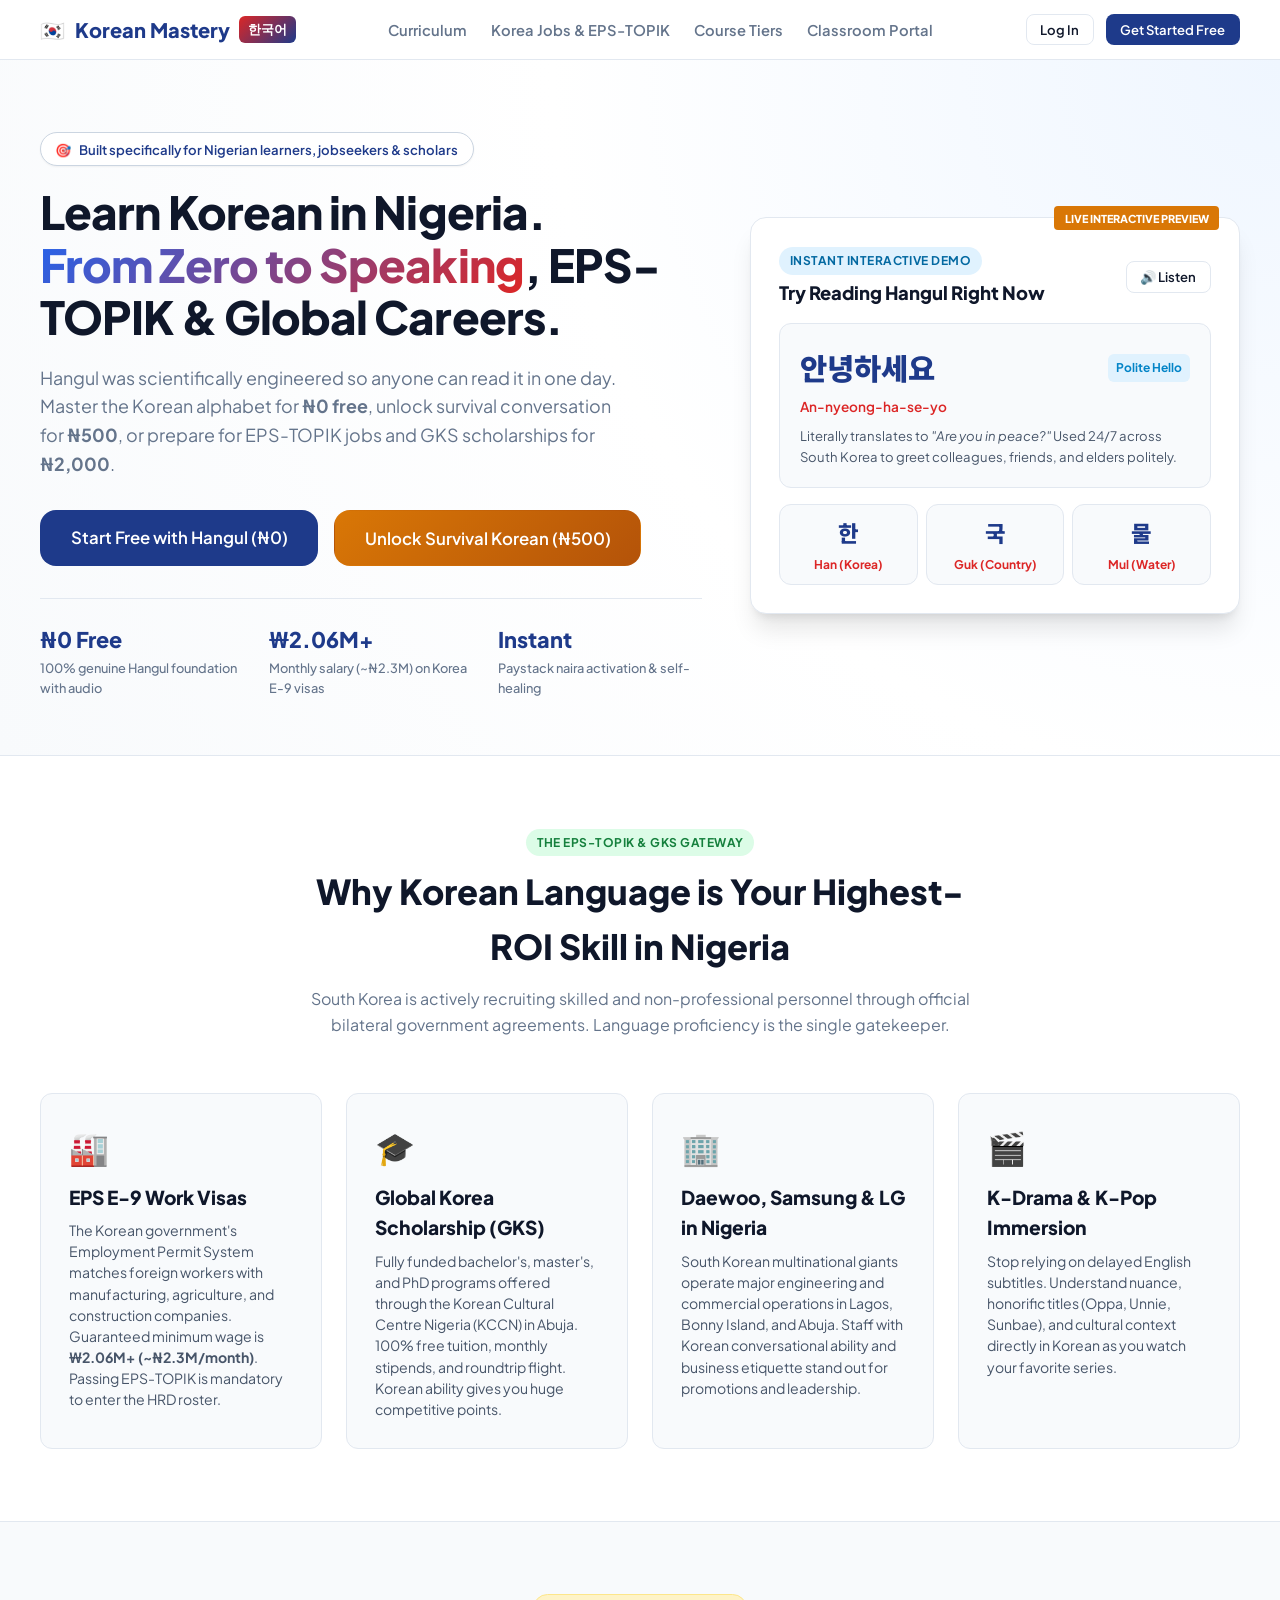
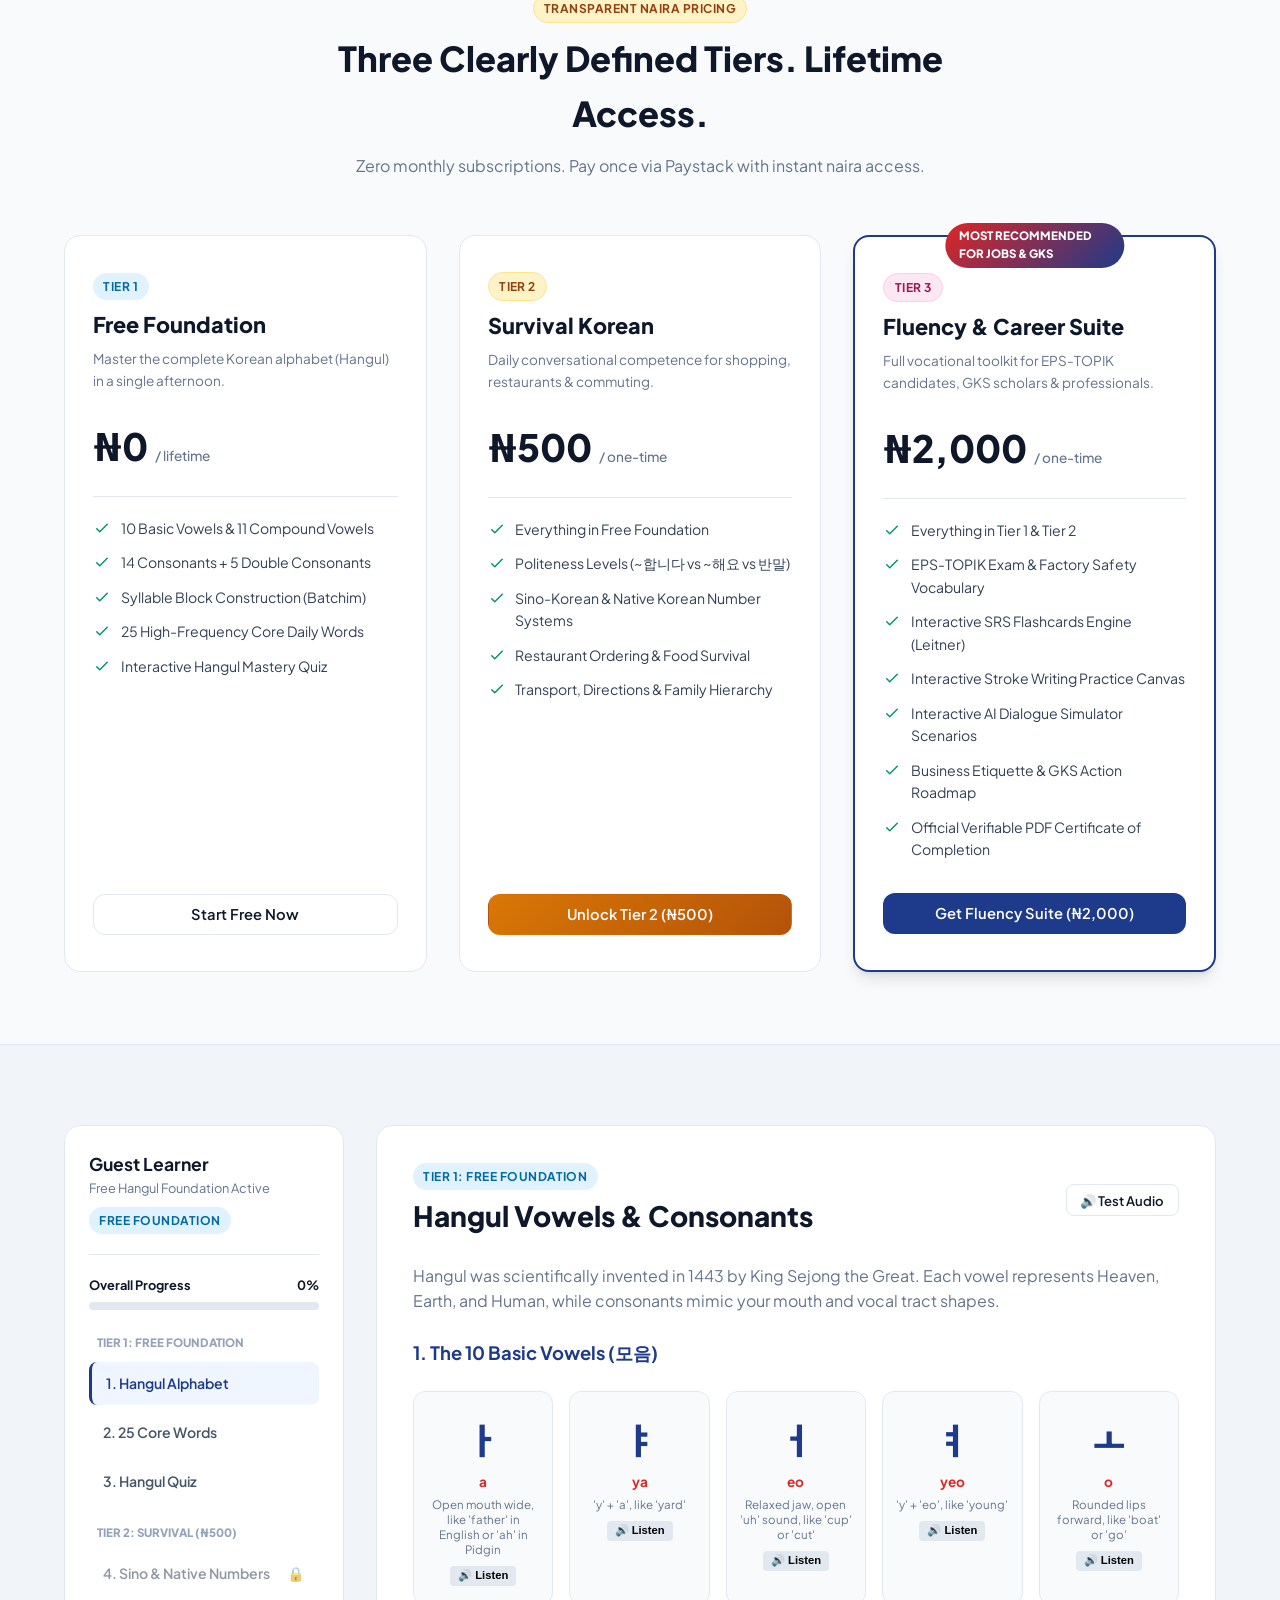
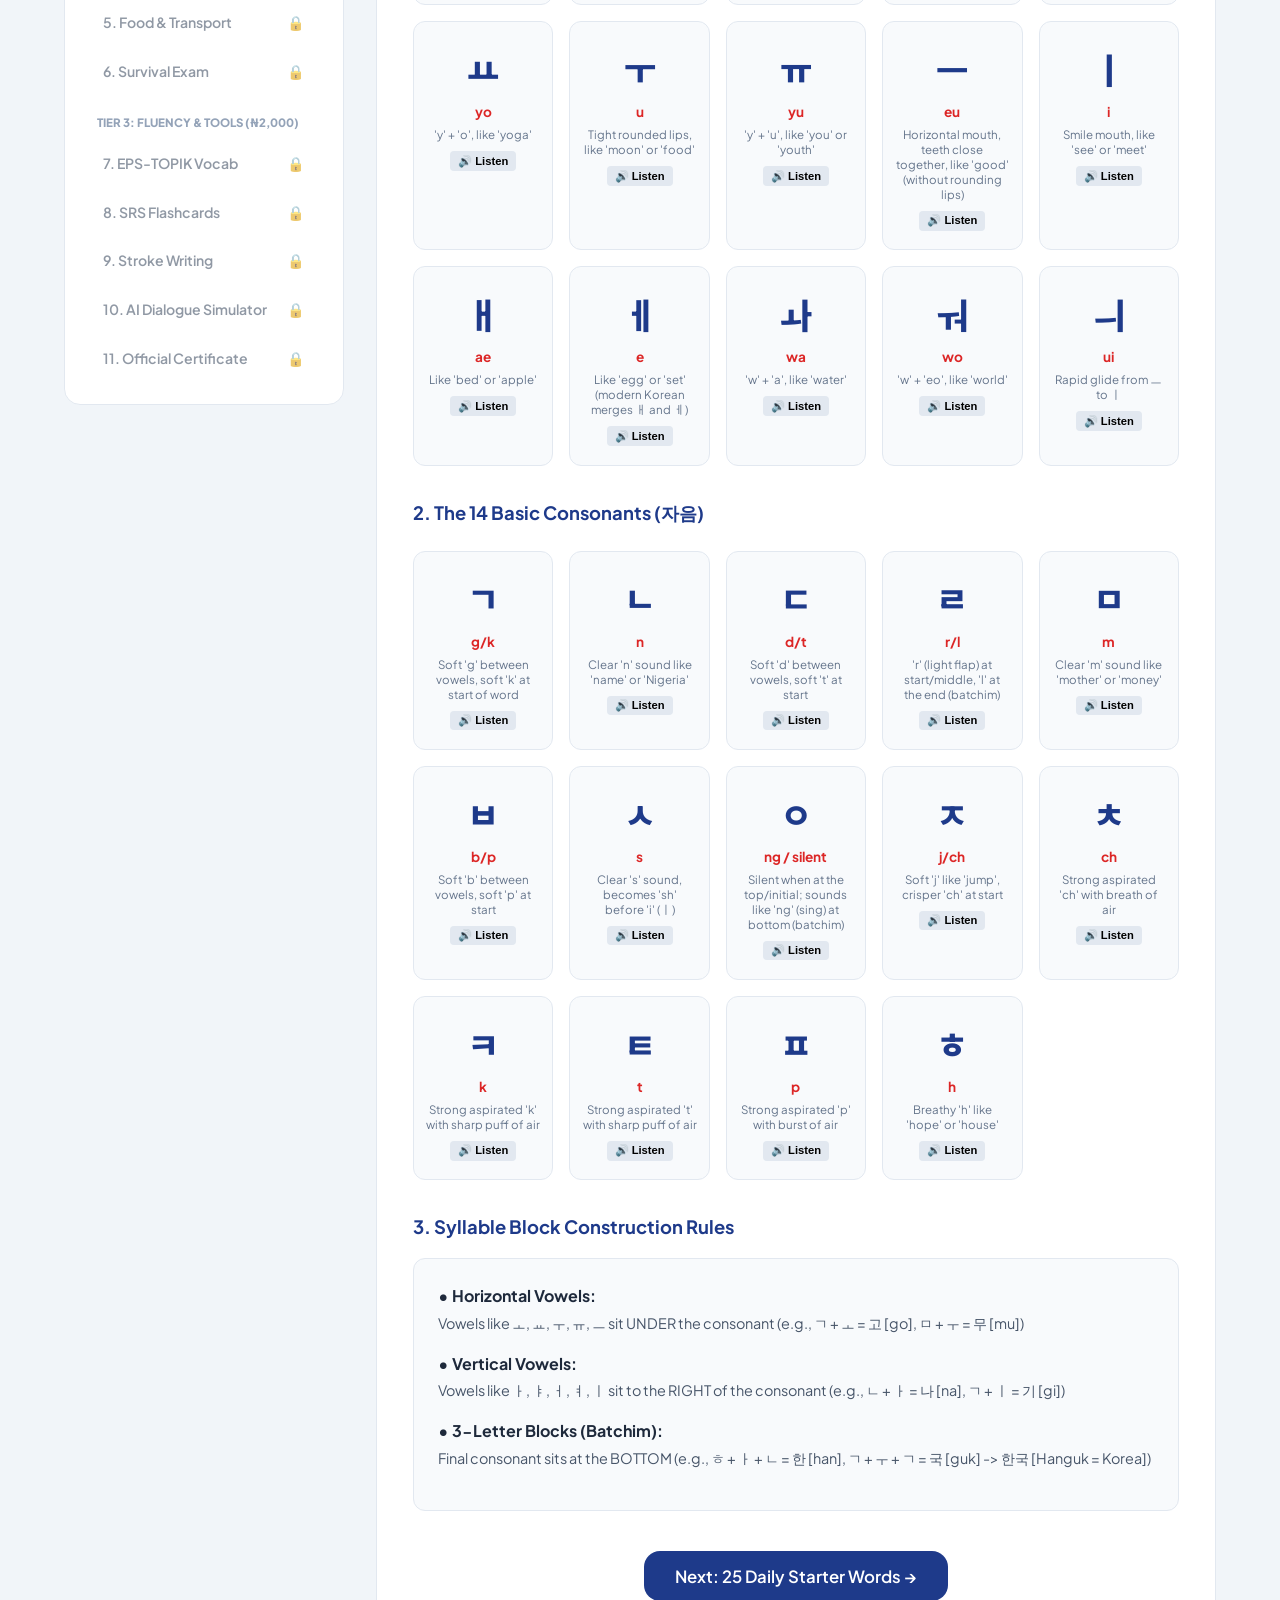
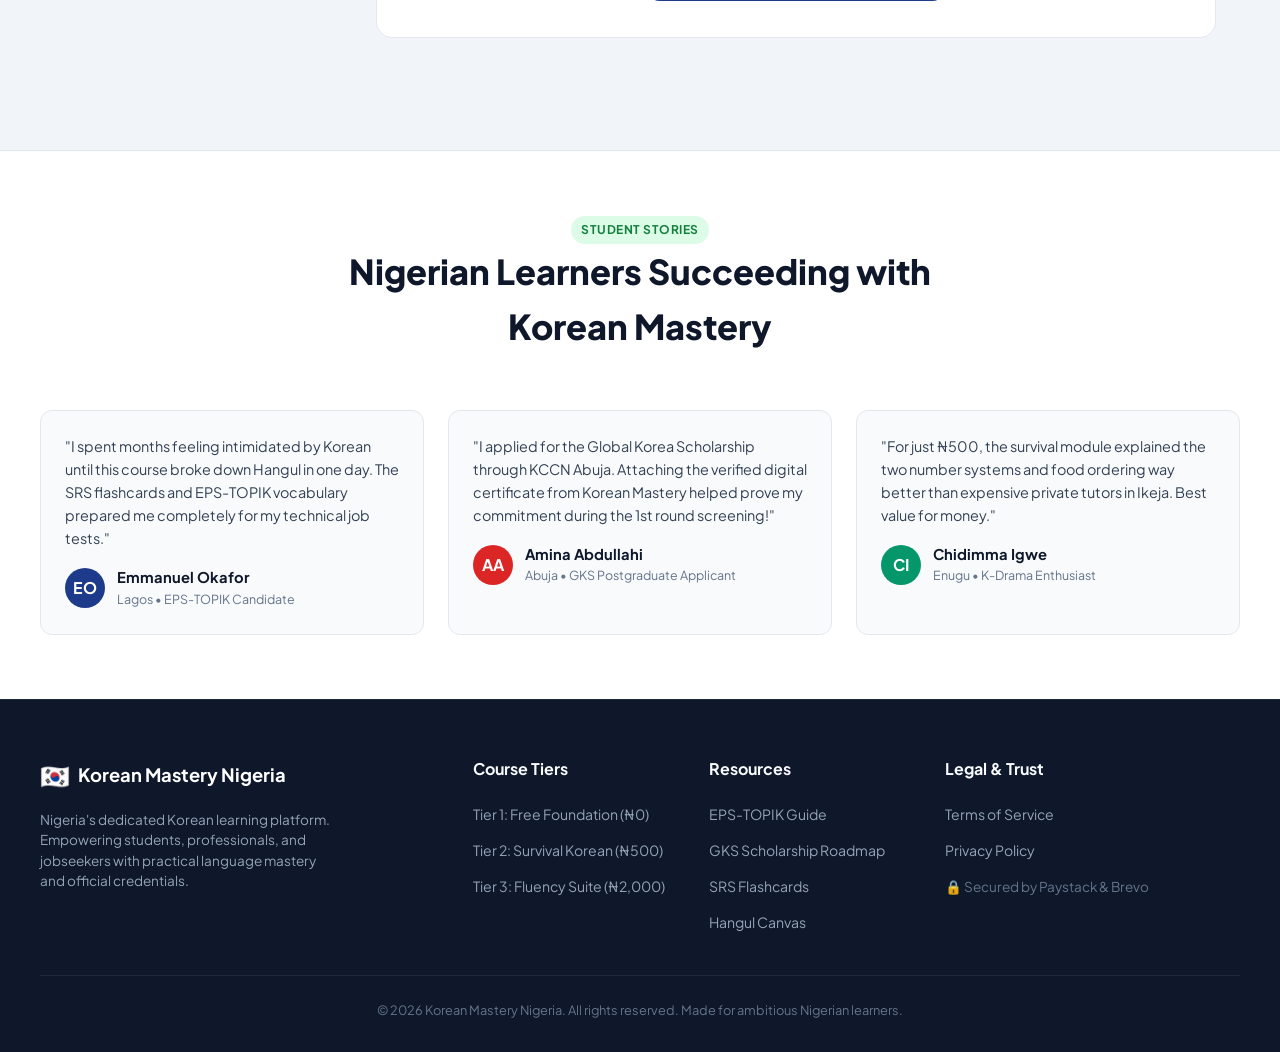
==== public/index.html @ baa1a405 "Initial commit: Korean Mastery Production Platform" ====
<!DOCTYPE html>
<html lang="en">
<head>
  <meta charset="UTF-8">
  <meta name="viewport" content="width=device-width, initial-scale=1.0">
  <title>Korean Mastery Nigeria 🇰🇷 | Learn Korean for Jobs, EPS-TOPIK, GKS & Daily Life</title>
  <meta name="description" content="The scientifically structured Korean language course built for Nigerians. Master Hangul for free, speak survival Korean for ₦500, and unlock EPS-TOPIK fluency tools for ₦2,000.">
  
  <!-- Google Fonts: Noto Sans KR & Plus Jakarta Sans -->
  <link rel="preconnect" href="https://fonts.googleapis.com">
  <link rel="preconnect" href="https://fonts.gstatic.com" crossorigin>
  <link href="https://fonts.googleapis.com/css2?family=Noto+Sans+KR:wght@300;400;500;700;900&family=Plus+Jakarta+Sans:wght@400;500;600;700;800&display=swap" rel="stylesheet">
  
  <!-- Stylesheet -->
  <link rel="stylesheet" href="styles.css">

  <!-- Paystack Inline JS -->
  <script src="https://js.paystack.co/v1/inline.js" async></script>
</head>
<body>

  <!-- ==============================================================================
       NAVBAR
       ============================================================================== -->
  <nav class="navbar">
    <div class="nav-container">
      <a href="#" class="logo">
        <span>🇰🇷</span>
        <span>Korean Mastery</span>
        <span class="logo-badge">한국어</span>
      </a>

      <ul class="nav-links">
        <li><a href="#curriculum" class="nav-link">Curriculum</a></li>
        <li><a href="#epstopik" class="nav-link">Korea Jobs & EPS-TOPIK</a></li>
        <li><a href="#pricing" class="nav-link">Course Tiers</a></li>
        <li><a href="#portal" class="nav-link" onclick="switchTab('tier1_hangul')">Classroom Portal</a></li>
      </ul>

      <div class="nav-auth-actions" id="navAuthContainer">
        <!-- Injected dynamically by app.js -->
        <button class="btn btn-outline btn-sm" onclick="openModal('loginModal')">Log In</button>
        <button class="btn btn-primary btn-sm" onclick="openModal('registerModal')">Get Started Free</button>
      </div>
    </div>
  </nav>

  <!-- ==============================================================================
       HERO SECTION
       ============================================================================== -->
  <header class="hero-section">
    <div class="hero-container">
      <div class="hero-text-content">
        <div class="hero-pill">
          <span>🎯</span> Built specifically for Nigerian learners, jobseekers & scholars
        </div>
        <h1 class="hero-title">
          Learn Korean in Nigeria. <br>
          <span class="highlight">From Zero to Speaking</span>, EPS-TOPIK & Global Careers.
        </h1>
        <p class="hero-subtitle">
          Hangul was scientifically engineered so anyone can read it in one day. Master the Korean alphabet for <strong>₦0 free</strong>, unlock survival conversation for <strong>₦500</strong>, or prepare for EPS-TOPIK jobs and GKS scholarships for <strong>₦2,000</strong>.
        </p>

        <div class="hero-cta-group">
          <a href="#portal" class="btn btn-primary btn-lg" onclick="switchTab('tier1_hangul')">
            Start Free with Hangul (₦0)
          </a>
          <button class="btn btn-gold btn-lg" onclick="startCheckout(2)">
            Unlock Survival Korean (₦500)
          </button>
        </div>

        <div class="hero-stats-row">
          <div class="stat-item">
            <h4>₦0 Free</h4>
            <p>100% genuine Hangul foundation with audio</p>
          </div>
          <div class="stat-item">
            <h4>₩2.06M+</h4>
            <p>Monthly salary (~₦2.3M) on Korea E-9 visas</p>
          </div>
          <div class="stat-item">
            <h4>Instant</h4>
            <p>Paystack naira activation & self-healing</p>
          </div>
        </div>
      </div>

      <div class="hero-card-preview">
        <div style="display: flex; justify-content: space-between; align-items: center; margin-bottom: 1rem;">
          <div>
            <span class="badge badge-free">Instant Interactive Demo</span>
            <h3 style="font-size: 1.15rem; font-weight: 800; margin-top: 0.2rem;">Try Reading Hangul Right Now</h3>
          </div>
          <button class="btn btn-outline btn-sm" onclick="playKoreanAudio('안녕하세요')">🔊 Listen</button>
        </div>

        <div style="background: #f8fafc; border: 1px solid #e2e8f0; border-radius: 12px; padding: 1.25rem; margin-bottom: 1rem;">
          <div style="display: flex; justify-content: space-between; align-items: center;">
            <span class="hangul-text" style="font-size: 1.85rem; font-weight: 900; color: #1e3a8a;">안녕하세요</span>
            <span style="background: #e0f2fe; color: #0284c7; padding: 4px 8px; border-radius: 6px; font-size: 0.75rem; font-weight: 700;">Polite Hello</span>
          </div>
          <div style="color: #dc2626; font-size: 0.85rem; font-weight: 600; margin: 0.25rem 0;">An-nyeong-ha-se-yo</div>
          <p style="font-size: 0.82rem; color: #475569; margin-top: 0.5rem;">
            Literally translates to <em>"Are you in peace?"</em> Used 24/7 across South Korea to greet colleagues, friends, and elders politely.
          </p>
        </div>

        <div style="display: grid; grid-template-columns: repeat(3, 1fr); gap: 0.5rem;">
          <div class="char-card" style="padding: 0.6rem 0.4rem;" onclick="playKoreanAudio('한')">
            <div class="char-glyph" style="font-size: 1.4rem;">한</div>
            <div class="char-rom" style="font-size: 0.75rem;">Han (Korea)</div>
          </div>
          <div class="char-card" style="padding: 0.6rem 0.4rem;" onclick="playKoreanAudio('국')">
            <div class="char-glyph" style="font-size: 1.4rem;">국</div>
            <div class="char-rom" style="font-size: 0.75rem;">Guk (Country)</div>
          </div>
          <div class="char-card" style="padding: 0.6rem 0.4rem;" onclick="playKoreanAudio('물')">
            <div class="char-glyph" style="font-size: 1.4rem;">물</div>
            <div class="char-rom" style="font-size: 0.75rem;">Mul (Water)</div>
          </div>
        </div>
      </div>
    </div>
  </header>

  <!-- ==============================================================================
       EPS-TOPIK & NIGERIA MARKET SECTION
       ============================================================================== -->
  <section id="epstopik" style="background: #ffffff; padding: 4.5rem 1.5rem; border-bottom: 1px solid var(--border);">
    <div style="max-width: 1200px; margin: 0 auto;">
      <div class="section-header">
        <span class="badge badge-verified" style="margin-bottom: 0.5rem;">The EPS-TOPIK & GKS Gateway</span>
        <h2 class="section-title">Why Korean Language is Your Highest-ROI Skill in Nigeria</h2>
        <p class="section-subtitle">
          South Korea is actively recruiting skilled and non-professional personnel through official bilateral government agreements. Language proficiency is the single gatekeeper.
        </p>
      </div>

      <div style="display: grid; grid-template-columns: repeat(auto-fit, minmax(280px, 1fr)); gap: 1.5rem;">
        <div style="background: #f8fafc; border: 1px solid #e2e8f0; border-radius: 12px; padding: 1.75rem;">
          <div style="font-size: 2rem; margin-bottom: 0.5rem;">🏭</div>
          <h3 style="font-size: 1.2rem; font-weight: 800; color: #0f172a; margin-bottom: 0.5rem;">EPS E-9 Work Visas</h3>
          <p style="font-size: 0.88rem; color: #475569; line-height: 1.5;">
            The Korean government's Employment Permit System matches foreign workers with manufacturing, agriculture, and construction companies. Guaranteed minimum wage is <strong>₩2.06M+ (~₦2.3M/month)</strong>. Passing EPS-TOPIK is mandatory to enter the HRD roster.
          </p>
        </div>

        <div style="background: #f8fafc; border: 1px solid #e2e8f0; border-radius: 12px; padding: 1.75rem;">
          <div style="font-size: 2rem; margin-bottom: 0.5rem;">🎓</div>
          <h3 style="font-size: 1.2rem; font-weight: 800; color: #0f172a; margin-bottom: 0.5rem;">Global Korea Scholarship (GKS)</h3>
          <p style="font-size: 0.88rem; color: #475569; line-height: 1.5;">
            Fully funded bachelor's, master's, and PhD programs offered through the Korean Cultural Centre Nigeria (KCCN) in Abuja. 100% free tuition, monthly stipends, and roundtrip flight. Korean ability gives you huge competitive points.
          </p>
        </div>

        <div style="background: #f8fafc; border: 1px solid #e2e8f0; border-radius: 12px; padding: 1.75rem;">
          <div style="font-size: 2rem; margin-bottom: 0.5rem;">🏢</div>
          <h3 style="font-size: 1.2rem; font-weight: 800; color: #0f172a; margin-bottom: 0.5rem;">Daewoo, Samsung & LG in Nigeria</h3>
          <p style="font-size: 0.88rem; color: #475569; line-height: 1.5;">
            South Korean multinational giants operate major engineering and commercial operations in Lagos, Bonny Island, and Abuja. Staff with Korean conversational ability and business etiquette stand out for promotions and leadership.
          </p>
        </div>

        <div style="background: #f8fafc; border: 1px solid #e2e8f0; border-radius: 12px; padding: 1.75rem;">
          <div style="font-size: 2rem; margin-bottom: 0.5rem;">🎬</div>
          <h3 style="font-size: 1.2rem; font-weight: 800; color: #0f172a; margin-bottom: 0.5rem;">K-Drama & K-Pop Immersion</h3>
          <p style="font-size: 0.88rem; color: #475569; line-height: 1.5;">
            Stop relying on delayed English subtitles. Understand nuance, honorific titles (Oppa, Unnie, Sunbae), and cultural context directly in Korean as you watch your favorite series.
          </p>
        </div>
      </div>
    </div>
  </section>

  <!-- ==============================================================================
       PRICING & COURSE TIERS
       ============================================================================== -->
  <section id="pricing" class="pricing-section">
    <div class="section-header">
      <span class="badge badge-tier2" style="margin-bottom: 0.5rem;">Transparent Naira Pricing</span>
      <h2 class="section-title">Three Clearly Defined Tiers. Lifetime Access.</h2>
      <p class="section-subtitle">
        Zero monthly subscriptions. Pay once via Paystack with instant naira access.
      </p>
    </div>

    <div class="pricing-grid">
      <!-- Tier 1: Free Foundation -->
      <div class="pricing-card">
        <div>
          <div class="tier-header">
            <span class="badge badge-free">Tier 1</span>
            <h3 class="tier-title" style="margin-top: 0.5rem;">Free Foundation</h3>
            <p class="tier-target">Master the complete Korean alphabet (Hangul) in a single afternoon.</p>
          </div>

          <div class="tier-price-box">
            <div class="tier-price">₦0 <span>/ lifetime</span></div>
          </div>

          <ul class="feature-list">
            <li>
              <svg width="18" height="18" fill="none" viewBox="0 0 24 24" stroke="currentColor"><path stroke-linecap="round" stroke-linejoin="round" stroke-width="2" d="M5 13l4 4L19 7"/></svg>
              <span>10 Basic Vowels & 11 Compound Vowels</span>
            </li>
            <li>
              <svg width="18" height="18" fill="none" viewBox="0 0 24 24" stroke="currentColor"><path stroke-linecap="round" stroke-linejoin="round" stroke-width="2" d="M5 13l4 4L19 7"/></svg>
              <span>14 Consonants + 5 Double Consonants</span>
            </li>
            <li>
              <svg width="18" height="18" fill="none" viewBox="0 0 24 24" stroke="currentColor"><path stroke-linecap="round" stroke-linejoin="round" stroke-width="2" d="M5 13l4 4L19 7"/></svg>
              <span>Syllable Block Construction (Batchim)</span>
            </li>
            <li>
              <svg width="18" height="18" fill="none" viewBox="0 0 24 24" stroke="currentColor"><path stroke-linecap="round" stroke-linejoin="round" stroke-width="2" d="M5 13l4 4L19 7"/></svg>
              <span>25 High-Frequency Core Daily Words</span>
            </li>
            <li>
              <svg width="18" height="18" fill="none" viewBox="0 0 24 24" stroke="currentColor"><path stroke-linecap="round" stroke-linejoin="round" stroke-width="2" d="M5 13l4 4L19 7"/></svg>
              <span>Interactive Hangul Mastery Quiz</span>
            </li>
          </ul>
        </div>

        <button class="btn btn-outline" style="width: 100%;" onclick="switchTab('tier1_hangul')">
          Start Free Now
        </button>
      </div>

      <!-- Tier 2: Survival Korean -->
      <div class="pricing-card">
        <div>
          <div class="tier-header">
            <span class="badge badge-tier2">Tier 2</span>
            <h3 class="tier-title" style="margin-top: 0.5rem;">Survival Korean</h3>
            <p class="tier-target">Daily conversational competence for shopping, restaurants & commuting.</p>
          </div>

          <div class="tier-price-box">
            <div class="tier-price">₦500 <span>/ one-time</span></div>
          </div>

          <ul class="feature-list">
            <li>
              <svg width="18" height="18" fill="none" viewBox="0 0 24 24" stroke="currentColor"><path stroke-linecap="round" stroke-linejoin="round" stroke-width="2" d="M5 13l4 4L19 7"/></svg>
              <span>Everything in Free Foundation</span>
            </li>
            <li>
              <svg width="18" height="18" fill="none" viewBox="0 0 24 24" stroke="currentColor"><path stroke-linecap="round" stroke-linejoin="round" stroke-width="2" d="M5 13l4 4L19 7"/></svg>
              <span>Politeness Levels (~합니다 vs ~해요 vs 반말)</span>
            </li>
            <li>
              <svg width="18" height="18" fill="none" viewBox="0 0 24 24" stroke="currentColor"><path stroke-linecap="round" stroke-linejoin="round" stroke-width="2" d="M5 13l4 4L19 7"/></svg>
              <span>Sino-Korean & Native Korean Number Systems</span>
            </li>
            <li>
              <svg width="18" height="18" fill="none" viewBox="0 0 24 24" stroke="currentColor"><path stroke-linecap="round" stroke-linejoin="round" stroke-width="2" d="M5 13l4 4L19 7"/></svg>
              <span>Restaurant Ordering & Food Survival</span>
            </li>
            <li>
              <svg width="18" height="18" fill="none" viewBox="0 0 24 24" stroke="currentColor"><path stroke-linecap="round" stroke-linejoin="round" stroke-width="2" d="M5 13l4 4L19 7"/></svg>
              <span>Transport, Directions & Family Hierarchy</span>
            </li>
          </ul>
        </div>

        <button class="btn btn-gold" style="width: 100%;" onclick="startCheckout(2)">
          Unlock Tier 2 (₦500)
        </button>
      </div>

      <!-- Tier 3: Fluency & Career Tools -->
      <div class="pricing-card featured popular-badge">
        <div>
          <div class="tier-header">
            <span class="badge badge-tier3">Tier 3</span>
            <h3 class="tier-title" style="margin-top: 0.5rem;">Fluency & Career Suite</h3>
            <p class="tier-target">Full vocational toolkit for EPS-TOPIK candidates, GKS scholars & professionals.</p>
          </div>

          <div class="tier-price-box">
            <div class="tier-price">₦2,000 <span>/ one-time</span></div>
          </div>

          <ul class="feature-list">
            <li>
              <svg width="18" height="18" fill="none" viewBox="0 0 24 24" stroke="currentColor"><path stroke-linecap="round" stroke-linejoin="round" stroke-width="2" d="M5 13l4 4L19 7"/></svg>
              <span>Everything in Tier 1 & Tier 2</span>
            </li>
            <li>
              <svg width="18" height="18" fill="none" viewBox="0 0 24 24" stroke="currentColor"><path stroke-linecap="round" stroke-linejoin="round" stroke-width="2" d="M5 13l4 4L19 7"/></svg>
              <span>EPS-TOPIK Exam & Factory Safety Vocabulary</span>
            </li>
            <li>
              <svg width="18" height="18" fill="none" viewBox="0 0 24 24" stroke="currentColor"><path stroke-linecap="round" stroke-linejoin="round" stroke-width="2" d="M5 13l4 4L19 7"/></svg>
              <span>Interactive SRS Flashcards Engine (Leitner)</span>
            </li>
            <li>
              <svg width="18" height="18" fill="none" viewBox="0 0 24 24" stroke="currentColor"><path stroke-linecap="round" stroke-linejoin="round" stroke-width="2" d="M5 13l4 4L19 7"/></svg>
              <span>Interactive Stroke Writing Practice Canvas</span>
            </li>
            <li>
              <svg width="18" height="18" fill="none" viewBox="0 0 24 24" stroke="currentColor"><path stroke-linecap="round" stroke-linejoin="round" stroke-width="2" d="M5 13l4 4L19 7"/></svg>
              <span>Interactive AI Dialogue Simulator Scenarios</span>
            </li>
            <li>
              <svg width="18" height="18" fill="none" viewBox="0 0 24 24" stroke="currentColor"><path stroke-linecap="round" stroke-linejoin="round" stroke-width="2" d="M5 13l4 4L19 7"/></svg>
              <span>Business Etiquette & GKS Action Roadmap</span>
            </li>
            <li>
              <svg width="18" height="18" fill="none" viewBox="0 0 24 24" stroke="currentColor"><path stroke-linecap="round" stroke-linejoin="round" stroke-width="2" d="M5 13l4 4L19 7"/></svg>
              <span>Official Verifiable PDF Certificate of Completion</span>
            </li>
          </ul>
        </div>

        <button class="btn btn-primary" style="width: 100%;" onclick="startCheckout(3)">
          Get Fluency Suite (₦2,000)
        </button>
      </div>
    </div>
  </section>

  <!-- ==============================================================================
       INTERACTIVE LEARNING PORTAL & CLASSROOM
       ============================================================================== -->
  <section id="portal" style="background: #f1f5f9; padding: 3rem 0; border-top: 1px solid var(--border);">
    <div class="portal-container">
      
      <!-- Sidebar Navigation -->
      <aside class="portal-sidebar">
        <div id="sidebarUserInfo">
          <!-- Injected dynamically by app.js -->
        </div>

        <div class="progress-widget">
          <div class="progress-label">
            <span>Overall Progress</span>
            <span id="progressPercentageLabel">0%</span>
          </div>
          <div class="progress-bar-bg">
            <div id="progressBarFill" class="progress-bar-fill"></div>
          </div>
        </div>

        <ul class="portal-nav-list">
          <li style="font-size: 0.72rem; font-weight: 800; color: #94a3b8; text-transform: uppercase; margin: 0.5rem 0 0.2rem; padding: 0 0.5rem;">
            Tier 1: Free Foundation
          </li>
          <li class="portal-nav-item active" data-tab="tier1_hangul">
            <span>1. Hangul Alphabet</span>
          </li>
          <li class="portal-nav-item" data-tab="tier1_words">
            <span>2. 25 Core Words</span>
          </li>
          <li class="portal-nav-item" data-tab="tier1_quiz">
            <span>3. Hangul Quiz</span>
          </li>

          <li style="font-size: 0.72rem; font-weight: 800; color: #94a3b8; text-transform: uppercase; margin: 1rem 0 0.2rem; padding: 0 0.5rem;">
            Tier 2: Survival (₦500)
          </li>
          <li class="portal-nav-item locked" data-tab="tier2_numbers">
            <span>4. Sino & Native Numbers</span>
            <span class="lock-icon">🔒</span>
          </li>
          <li class="portal-nav-item locked" data-tab="tier2_daily">
            <span>5. Food & Transport</span>
            <span class="lock-icon">🔒</span>
          </li>
          <li class="portal-nav-item locked" data-tab="tier2_quiz">
            <span>6. Survival Exam</span>
            <span class="lock-icon">🔒</span>
          </li>

          <li style="font-size: 0.72rem; font-weight: 800; color: #94a3b8; text-transform: uppercase; margin: 1rem 0 0.2rem; padding: 0 0.5rem;">
            Tier 3: Fluency & Tools (₦2,000)
          </li>
          <li class="portal-nav-item locked" data-tab="tier3_epstopik">
            <span>7. EPS-TOPIK Vocab</span>
            <span class="lock-icon">🔒</span>
          </li>
          <li class="portal-nav-item locked" data-tab="tier3_srs">
            <span>8. SRS Flashcards</span>
            <span class="lock-icon">🔒</span>
          </li>
          <li class="portal-nav-item locked" data-tab="tier3_writing">
            <span>9. Stroke Writing</span>
            <span class="lock-icon">🔒</span>
          </li>
          <li class="portal-nav-item locked" data-tab="tier3_dialogue">
            <span>10. AI Dialogue Simulator</span>
            <span class="lock-icon">🔒</span>
          </li>
          <li class="portal-nav-item locked" data-tab="tier3_certificate">
            <span>11. Official Certificate</span>
            <span class="lock-icon">🔒</span>
          </li>
        </ul>
      </aside>

      <!-- Main Learning Area -->
      <main class="portal-content-area" id="portalContentArea">
        <!-- Rendered dynamically by app.js -->
      </main>

    </div>
  </section>

  <!-- ==============================================================================
       TESTIMONIALS & TRUST
       ============================================================================== -->
  <section style="background: white; padding: 4rem 1.5rem; border-top: 1px solid var(--border);">
    <div style="max-width: 1200px; margin: 0 auto;">
      <div class="section-header">
        <span class="badge badge-verified">Student Stories</span>
        <h2 class="section-title">Nigerian Learners Succeeding with Korean Mastery</h2>
      </div>

      <div style="display: grid; grid-template-columns: repeat(auto-fit, minmax(300px, 1fr)); gap: 1.5rem;">
        <div style="background: #f8fafc; border: 1px solid #e2e8f0; border-radius: 12px; padding: 1.5rem;">
          <p style="font-size: 0.9rem; color: #334155; margin-bottom: 1rem;">
            "I spent months feeling intimidated by Korean until this course broke down Hangul in one day. The SRS flashcards and EPS-TOPIK vocabulary prepared me completely for my technical job tests."
          </p>
          <div style="display: flex; align-items: center; gap: 0.75rem;">
            <div style="background: #1e3a8a; color: white; width: 40px; height: 40px; border-radius: 50%; display: flex; align-items: center; justify-content: center; font-weight: 700;">EO</div>
            <div>
              <div style="font-weight: 700; font-size: 0.92rem; color: #0f172a;">Emmanuel Okafor</div>
              <div style="font-size: 0.78rem; color: #64748b;">Lagos • EPS-TOPIK Candidate</div>
            </div>
          </div>
        </div>

        <div style="background: #f8fafc; border: 1px solid #e2e8f0; border-radius: 12px; padding: 1.5rem;">
          <p style="font-size: 0.9rem; color: #334155; margin-bottom: 1rem;">
            "I applied for the Global Korea Scholarship through KCCN Abuja. Attaching the verified digital certificate from Korean Mastery helped prove my commitment during the 1st round screening!"
          </p>
          <div style="display: flex; align-items: center; gap: 0.75rem;">
            <div style="background: #dc2626; color: white; width: 40px; height: 40px; border-radius: 50%; display: flex; align-items: center; justify-content: center; font-weight: 700;">AA</div>
            <div>
              <div style="font-weight: 700; font-size: 0.92rem; color: #0f172a;">Amina Abdullahi</div>
              <div style="font-size: 0.78rem; color: #64748b;">Abuja • GKS Postgraduate Applicant</div>
            </div>
          </div>
        </div>

        <div style="background: #f8fafc; border: 1px solid #e2e8f0; border-radius: 12px; padding: 1.5rem;">
          <p style="font-size: 0.9rem; color: #334155; margin-bottom: 1rem;">
            "For just ₦500, the survival module explained the two number systems and food ordering way better than expensive private tutors in Ikeja. Best value for money."
          </p>
          <div style="display: flex; align-items: center; gap: 0.75rem;">
            <div style="background: #059669; color: white; width: 40px; height: 40px; border-radius: 50%; display: flex; align-items: center; justify-content: center; font-weight: 700;">CI</div>
            <div>
              <div style="font-weight: 700; font-size: 0.92rem; color: #0f172a;">Chidimma Igwe</div>
              <div style="font-size: 0.78rem; color: #64748b;">Enugu • K-Drama Enthusiast</div>
            </div>
          </div>
        </div>
      </div>
    </div>
  </section>

  <!-- ==============================================================================
       FOOTER
       ============================================================================== -->
  <footer class="footer">
    <div class="footer-container">
      <div class="footer-col">
        <div style="display: flex; align-items: center; gap: 0.5rem; margin-bottom: 1rem;">
          <span style="font-size: 1.5rem;">🇰🇷</span>
          <strong style="font-size: 1.15rem; color: white;">Korean Mastery Nigeria</strong>
        </div>
        <p style="font-size: 0.85rem; color: #94a3b8; max-width: 300px; line-height: 1.5;">
          Nigeria's dedicated Korean learning platform. Empowering students, professionals, and jobseekers with practical language mastery and official credentials.
        </p>
      </div>

      <div class="footer-col">
        <h4>Course Tiers</h4>
        <ul>
          <li><a onclick="switchTab('tier1_hangul')">Tier 1: Free Foundation (₦0)</a></li>
          <li><a onclick="startCheckout(2)">Tier 2: Survival Korean (₦500)</a></li>
          <li><a onclick="startCheckout(3)">Tier 3: Fluency Suite (₦2,000)</a></li>
        </ul>
      </div>

      <div class="footer-col">
        <h4>Resources</h4>
        <ul>
          <li><a href="#epstopik">EPS-TOPIK Guide</a></li>
          <li><a href="#epstopik">GKS Scholarship Roadmap</a></li>
          <li><a onclick="switchTab('tier3_srs')">SRS Flashcards</a></li>
          <li><a onclick="switchTab('tier3_writing')">Hangul Canvas</a></li>
        </ul>
      </div>

      <div class="footer-col">
        <h4>Legal & Trust</h4>
        <ul>
          <li><a onclick="openModal('termsModal')">Terms of Service</a></li>
          <li><a onclick="openModal('privacyModal')">Privacy Policy</a></li>
          <li><span style="color: #64748b; font-size: 0.85rem;">🔒 Secured by Paystack & Brevo</span></li>
        </ul>
      </div>
    </div>

    <div class="footer-bottom">
      © 2026 Korean Mastery Nigeria. All rights reserved. Made for ambitious Nigerian learners.
    </div>
  </footer>

  <!-- ==============================================================================
       MODALS: AUTH, LEGAL & UPGRADES
       ============================================================================== -->
  
  <!-- Register Modal -->
  <div id="registerModal" class="modal-backdrop">
    <div class="modal-card">
      <button class="modal-close" onclick="closeModal('registerModal')">✕</button>
      <h3 style="font-size: 1.35rem; font-weight: 800; color: #0f172a; margin-bottom: 0.25rem;">Create Your Free Account</h3>
      <p style="color: #64748b; font-size: 0.85rem; margin-bottom: 1.5rem;">Start learning Hangul immediately with zero fees.</p>

      <form id="registerForm">
        <div style="margin-bottom: 1rem;">
          <label style="display: block; font-size: 0.82rem; font-weight: 700; margin-bottom: 0.35rem;">Full Name</label>
          <input type="text" name="full_name" required placeholder="e.g. Emmanuel Adeyemi" style="width: 100%; padding: 0.65rem 0.85rem; border-radius: 8px; border: 1px solid #cbd5e1; font-family: inherit;">
        </div>

        <div style="margin-bottom: 1rem;">
          <label style="display: block; font-size: 0.82rem; font-weight: 700; margin-bottom: 0.35rem;">Email Address</label>
          <input type="email" name="email" required placeholder="you@example.com" style="width: 100%; padding: 0.65rem 0.85rem; border-radius: 8px; border: 1px solid #cbd5e1; font-family: inherit;">
        </div>

        <div style="margin-bottom: 1.5rem;">
          <label style="display: block; font-size: 0.82rem; font-weight: 700; margin-bottom: 0.35rem;">Password (Min 6 characters)</label>
          <input type="password" name="password" required minlength="6" placeholder="••••••••" style="width: 100%; padding: 0.65rem 0.85rem; border-radius: 8px; border: 1px solid #cbd5e1; font-family: inherit;">
        </div>

        <button type="submit" class="btn btn-primary" style="width: 100%; padding: 0.75rem;">Create Account & Start Learning</button>
      </form>

      <div style="text-align: center; margin-top: 1.25rem; font-size: 0.85rem; color: #64748b;">
        Already have an account? <a onclick="closeModal('registerModal'); openModal('loginModal')" style="color: #2563eb; font-weight: 700; cursor: pointer;">Log In</a>
      </div>
    </div>
  </div>

  <!-- Login Modal -->
  <div id="loginModal" class="modal-backdrop">
    <div class="modal-card">
      <button class="modal-close" onclick="closeModal('loginModal')">✕</button>
      <h3 style="font-size: 1.35rem; font-weight: 800; color: #0f172a; margin-bottom: 0.25rem;">Welcome Back</h3>
      <p style="color: #64748b; font-size: 0.85rem; margin-bottom: 1.5rem;">Log in to access your dashboard and lessons.</p>

      <form id="loginForm">
        <div style="margin-bottom: 1rem;">
          <label style="display: block; font-size: 0.82rem; font-weight: 700; margin-bottom: 0.35rem;">Email Address</label>
          <input type="email" name="email" required placeholder="you@example.com" style="width: 100%; padding: 0.65rem 0.85rem; border-radius: 8px; border: 1px solid #cbd5e1; font-family: inherit;">
        </div>

        <div style="margin-bottom: 1.5rem;">
          <label style="display: block; font-size: 0.82rem; font-weight: 700; margin-bottom: 0.35rem;">Password</label>
          <input type="password" name="password" required placeholder="••••••••" style="width: 100%; padding: 0.65rem 0.85rem; border-radius: 8px; border: 1px solid #cbd5e1; font-family: inherit;">
        </div>

        <button type="submit" class="btn btn-primary" style="width: 100%; padding: 0.75rem;">Log In to Classroom</button>
      </form>

      <div style="text-align: center; margin-top: 1.25rem; font-size: 0.85rem; color: #64748b;">
        Don't have an account yet? <a onclick="closeModal('loginModal'); openModal('registerModal')" style="color: #2563eb; font-weight: 700; cursor: pointer;">Register Free</a>
      </div>
    </div>
  </div>

  <!-- Upgrade Modal -->
  <div id="upgradeModal" class="modal-backdrop">
    <div class="modal-card" style="text-align: center;">
      <button class="modal-close" onclick="closeModal('upgradeModal')">✕</button>
      <div style="font-size: 2.2rem; margin-bottom: 0.5rem;">🔒</div>
      <h3 id="upgradeModalTitle" style="font-size: 1.35rem; font-weight: 800; color: #0f172a; margin-bottom: 0.5rem;">Unlock Course Access</h3>
      <p style="color: #64748b; font-size: 0.88rem; margin-bottom: 1.5rem;">This module requires an active tier upgrade. One-time payment with lifetime access.</p>
      
      <div style="font-size: 2.2rem; font-weight: 900; color: #1e3a8a; margin-bottom: 1.5rem;" id="upgradeModalPrice">₦500</div>

      <button id="upgradeModalBtn" class="btn btn-primary btn-lg" style="width: 100%; margin-bottom: 0.75rem;">
        Upgrade Now via Paystack
      </button>
      <button class="btn btn-outline btn-sm" style="width: 100%;" onclick="closeModal('upgradeModal')">Maybe Later</button>
    </div>
  </div>

  <!-- Plain-Language Terms of Service Modal -->
  <div id="termsModal" class="modal-backdrop">
    <div class="modal-card">
      <button class="modal-close" onclick="closeModal('termsModal')">✕</button>
      <h3 style="font-size: 1.35rem; font-weight: 800; color: #0f172a; margin-bottom: 1rem;">Terms of Service</h3>
      <div style="font-size: 0.88rem; color: #334155; line-height: 1.6; display: flex; flex-direction: column; gap: 0.85rem;">
        <p><strong>1. Our Simple Promise:</strong> Korean Mastery Nigeria provides educational Korean language learning materials, tools, quizzes, and certificates. When you purchase a tier, you receive lifetime digital access to that tier.</p>
        <p><strong>2. One-Time Payment, Zero Recurring Charges:</strong> All paid tiers (₦500 and ₦2,000) are strictly one-time payments processed in Nigerian Naira (NGN). We will never charge your card again without your explicit authorization.</p>
        <p><strong>3. Transparent Refund Policy:</strong> If you experience any technical defect or payment billing issue, contact support and we will rectify it or issue a prompt refund within 7 days of purchase.</p>
        <p><strong>4. Personal Learning License:</strong> Your login account is for your individual use. Sharing login credentials publicly is prohibited to maintain server security and certificate integrity.</p>
        <p><strong>5. Educational Credential:</strong> Our certificate verifies curriculum mastery within our platform. Official government programs (such as EPS-TOPIK administered by HRD Korea or GKS via NIIED) require taking their respective exams through official embassy channels.</p>
      </div>
    </div>
  </div>

  <!-- Plain-Language Privacy Policy Modal -->
  <div id="privacyModal" class="modal-backdrop">
    <div class="modal-card">
      <button class="modal-close" onclick="closeModal('privacyModal')">✕</button>
      <h3 style="font-size: 1.35rem; font-weight: 800; color: #0f172a; margin-bottom: 1rem;">Privacy Policy</h3>
      <div style="font-size: 0.88rem; color: #334155; line-height: 1.6; display: flex; flex-direction: column; gap: 0.85rem;">
        <p><strong>1. Information We Collect:</strong> We collect only the information necessary to provide your course access and certificate: your name, email address, and lesson progress.</p>
        <p><strong>2. Payment Security:</strong> We do NOT store your bank card numbers, CVVs, or bank account PINs on our servers. All financial transactions are processed directly by Paystack, a licensed and PCI-DSS certified payment processor in Nigeria.</p>
        <p><strong>3. Email Communications:</strong> We use transactional email (Brevo) solely to send your login access, receipts, and certificate files. We will never sell or rent your email address to third parties or spammers.</p>
        <p><strong>4. Data Control:</strong> You can request the deletion of your account and learning records at any time by contacting support.</p>
      </div>
    </div>
  </div>

  <!-- Scripts -->
  <script src="data.js"></script>
  <script src="app.js"></script>
</body>
</html>
---- public/styles.css ----
/* ==============================================================================
   KOREAN MASTERY NIGERIA - DESIGN SYSTEM & STYLESHEET
   Clean, Modern, Responsive, Hangul Typography Support, Dark/Light Accents
   ============================================================================== */

@import url('https://fonts.googleapis.com/css2?family=Noto+Sans+KR:wght@300;400;500;700;900&family=Plus+Jakarta+Sans:wght@400;500;600;700;800&display=swap');

:root {
  --primary: #1e3a8a;          /* Korean Deep Navy */
  --primary-hover: #172554;
  --secondary: #dc2626;        /* Korean Taegeuk Red */
  --accent-gold: #d97706;      /* Gold Seal / Crown */
  --accent-emerald: #059669;   /* Success Green */
  --bg-main: #f8fafc;
  --bg-card: #ffffff;
  --text-main: #0f172a;
  --text-muted: #64748b;
  --text-light: #94a3b8;
  --border: #e2e8f0;
  --border-focus: #3b82f6;
  --shadow-sm: 0 1px 2px 0 rgb(0 0 0 / 0.05);
  --shadow-md: 0 4px 6px -1px rgb(0 0 0 / 0.1), 0 2px 4px -2px rgb(0 0 0 / 0.1);
  --shadow-lg: 0 10px 15px -3px rgb(0 0 0 / 0.1), 0 4px 6px -4px rgb(0 0 0 / 0.1);
  --shadow-xl: 0 20px 25px -5px rgb(0 0 0 / 0.1), 0 8px 10px -6px rgb(0 0 0 / 0.1);
  --radius: 12px;
  --radius-lg: 16px;
  --radius-full: 9999px;
  --font-base: 'Plus Jakarta Sans', system-ui, -apple-system, sans-serif;
  --font-hangul: 'Noto Sans KR', 'NanumGothic', 'Apple SD Gothic Neo', 'Malgun Gothic', sans-serif;
}

* {
  box-sizing: border-box;
  margin: 0;
  padding: 0;
  -webkit-font-smoothing: antialiased;
}

body {
  font-family: var(--font-base);
  background-color: var(--bg-main);
  color: var(--text-main);
  line-height: 1.6;
  min-height: 100vh;
  display: flex;
  flex-direction: column;
}

.hangul-text {
  font-family: var(--font-hangul);
}

/* ------------------------------------------------------------------------------
   NAVBAR
   ------------------------------------------------------------------------------ */
.navbar {
  position: sticky;
  top: 0;
  z-index: 100;
  background: rgba(255, 255, 255, 0.95);
  backdrop-filter: blur(10px);
  border-bottom: 1px solid var(--border);
  padding: 0.85rem 1.5rem;
}

.nav-container {
  max-width: 1200px;
  margin: 0 auto;
  display: flex;
  align-items: center;
  justify-content: space-between;
}

.logo {
  display: flex;
  align-items: center;
  gap: 0.6rem;
  text-decoration: none;
  font-weight: 800;
  font-size: 1.25rem;
  color: var(--primary);
}

.logo-badge {
  background: linear-gradient(135deg, var(--secondary), var(--primary));
  color: white;
  padding: 0.2rem 0.55rem;
  border-radius: 6px;
  font-size: 0.8rem;
  font-weight: 700;
}

.nav-links {
  display: flex;
  align-items: center;
  gap: 1.5rem;
  list-style: none;
}

.nav-link {
  text-decoration: none;
  color: var(--text-muted);
  font-weight: 600;
  font-size: 0.92rem;
  transition: color 0.2s;
  cursor: pointer;
}

.nav-link:hover, .nav-link.active {
  color: var(--primary);
}

.nav-auth-actions {
  display: flex;
  align-items: center;
  gap: 0.75rem;
}

/* ------------------------------------------------------------------------------
   BUTTONS & BADGES
   ------------------------------------------------------------------------------ */
.btn {
  display: inline-flex;
  align-items: center;
  justify-content: center;
  gap: 0.5rem;
  font-family: var(--font-base);
  font-weight: 600;
  font-size: 0.92rem;
  padding: 0.65rem 1.25rem;
  border-radius: var(--radius);
  border: 1px solid transparent;
  cursor: pointer;
  transition: all 0.2s ease-in-out;
  text-decoration: none;
}

.btn-primary {
  background-color: var(--primary);
  color: white;
}
.btn-primary:hover {
  background-color: var(--primary-hover);
  transform: translateY(-1px);
  box-shadow: var(--shadow-md);
}

.btn-secondary {
  background-color: var(--secondary);
  color: white;
}
.btn-secondary:hover {
  background-color: #b91c1c;
  transform: translateY(-1px);
}

.btn-gold {
  background: linear-gradient(135deg, #d97706, #b45309);
  color: white;
}
.btn-gold:hover {
  background: linear-gradient(135deg, #b45309, #92400e);
}

.btn-outline {
  background-color: transparent;
  border-color: var(--border);
  color: var(--text-main);
}
.btn-outline:hover {
  background-color: var(--bg-main);
  border-color: var(--primary);
  color: var(--primary);
}

.btn-sm {
  padding: 0.4rem 0.85rem;
  font-size: 0.82rem;
  border-radius: 8px;
}

.btn-lg {
  padding: 0.85rem 1.85rem;
  font-size: 1.05rem;
  border-radius: var(--radius-lg);
}

.badge {
  display: inline-flex;
  align-items: center;
  gap: 0.35rem;
  padding: 0.25rem 0.65rem;
  border-radius: var(--radius-full);
  font-size: 0.75rem;
  font-weight: 700;
  text-transform: uppercase;
  letter-spacing: 0.04em;
}

.badge-free { background: #e0f2fe; color: #0369a1; }
.badge-tier2 { background: #fef3c7; color: #92400e; border: 1px solid #fde68a; }
.badge-tier3 { background: #fce7f3; color: #9d174d; border: 1px solid #fbcfe8; }
.badge-verified { background: #dcfce7; color: #15803d; }

/* ------------------------------------------------------------------------------
   HERO SECTION
   ------------------------------------------------------------------------------ */
.hero-section {
  position: relative;
  background: radial-gradient(circle at top right, #eff6ff 0%, #ffffff 50%, #f8fafc 100%);
  padding: 4.5rem 1.5rem 3.5rem;
  border-bottom: 1px solid var(--border);
  overflow: hidden;
}

.hero-container {
  max-width: 1200px;
  margin: 0 auto;
  display: grid;
  grid-template-columns: 1.15fr 0.85fr;
  gap: 3rem;
  align-items: center;
}

.hero-pill {
  display: inline-flex;
  align-items: center;
  gap: 0.5rem;
  background: #ffffff;
  border: 1px solid #cbd5e1;
  padding: 0.35rem 0.9rem;
  border-radius: var(--radius-full);
  font-size: 0.82rem;
  font-weight: 600;
  color: var(--primary);
  margin-bottom: 1.25rem;
  box-shadow: var(--shadow-sm);
}

.hero-title {
  font-size: 2.85rem;
  font-weight: 900;
  line-height: 1.15;
  color: #0f172a;
  margin-bottom: 1.25rem;
  letter-spacing: -0.02em;
}

.hero-title span.highlight {
  background: linear-gradient(135deg, #2563eb, #dc2626);
  -webkit-background-clip: text;
  -webkit-text-fill-color: transparent;
}

.hero-subtitle {
  font-size: 1.12rem;
  color: var(--text-muted);
  margin-bottom: 2rem;
  max-width: 580px;
}

.hero-cta-group {
  display: flex;
  flex-wrap: wrap;
  gap: 1rem;
  margin-bottom: 2rem;
}

.hero-stats-row {
  display: grid;
  grid-template-columns: repeat(3, 1fr);
  gap: 1.5rem;
  padding-top: 1.5rem;
  border-top: 1px solid var(--border);
}

.stat-item h4 {
  font-size: 1.35rem;
  font-weight: 800;
  color: var(--primary);
}
.stat-item p {
  font-size: 0.8rem;
  color: var(--text-muted);
  font-weight: 500;
}

.hero-card-preview {
  background: white;
  border-radius: var(--radius-lg);
  border: 1px solid var(--border);
  box-shadow: var(--shadow-xl);
  padding: 1.75rem;
  position: relative;
}

.hero-card-preview::before {
  content: "LIVE INTERACTIVE PREVIEW";
  position: absolute;
  top: -12px;
  right: 20px;
  background: var(--accent-gold);
  color: white;
  font-size: 0.68rem;
  font-weight: 800;
  padding: 0.2rem 0.65rem;
  border-radius: 4px;
}

/* ------------------------------------------------------------------------------
   CURRICULUM TIER CARDS & PRICING
   ------------------------------------------------------------------------------ */
.pricing-section {
  padding: 4.5rem 1.5rem;
  max-width: 1200px;
  margin: 0 auto;
}

.section-header {
  text-align: center;
  max-width: 700px;
  margin: 0 auto 3.5rem;
}

.section-title {
  font-size: 2.15rem;
  font-weight: 800;
  color: var(--text-main);
  margin-bottom: 0.75rem;
}

.section-subtitle {
  color: var(--text-muted);
  font-size: 1rem;
}

.pricing-grid {
  display: grid;
  grid-template-columns: repeat(3, 1fr);
  gap: 2rem;
  align-items: stretch;
}

.pricing-card {
  background: white;
  border-radius: var(--radius-lg);
  border: 1px solid var(--border);
  padding: 2.25rem 1.75rem;
  display: flex;
  flex-direction: column;
  justify-content: space-between;
  position: relative;
  transition: transform 0.2s, box-shadow 0.2s;
}

.pricing-card:hover {
  transform: translateY(-4px);
  box-shadow: var(--shadow-xl);
}

.pricing-card.featured {
  border: 2px solid var(--primary);
  box-shadow: var(--shadow-lg);
}

.pricing-card.popular-badge::after {
  content: "MOST RECOMMENDED FOR JOBS & GKS";
  position: absolute;
  top: -14px;
  left: 50%;
  transform: translateX(-50%);
  background: linear-gradient(135deg, var(--secondary), var(--primary));
  color: white;
  font-size: 0.72rem;
  font-weight: 800;
  padding: 0.25rem 0.85rem;
  border-radius: var(--radius-full);
}

.tier-header {
  margin-bottom: 1.5rem;
}

.tier-title {
  font-size: 1.35rem;
  font-weight: 800;
  margin-bottom: 0.35rem;
}

.tier-target {
  font-size: 0.85rem;
  color: var(--text-muted);
  min-height: 40px;
}

.tier-price-box {
  margin: 1.25rem 0;
  padding-bottom: 1.25rem;
  border-bottom: 1px solid var(--border);
}

.tier-price {
  font-size: 2.35rem;
  font-weight: 900;
  color: var(--text-main);
}

.tier-price span {
  font-size: 0.85rem;
  font-weight: 500;
  color: var(--text-muted);
}

.feature-list {
  list-style: none;
  margin-bottom: 2rem;
  flex-grow: 1;
}

.feature-list li {
  font-size: 0.88rem;
  color: #334155;
  margin-bottom: 0.75rem;
  display: flex;
  align-items: flex-start;
  gap: 0.6rem;
}

.feature-list li svg {
  flex-shrink: 0;
  margin-top: 2px;
  color: var(--accent-emerald);
}

/* ------------------------------------------------------------------------------
   COURSE DASHBOARD & INTERACTIVE LEARNING PORTAL
   ------------------------------------------------------------------------------ */
.portal-container {
  max-width: 1200px;
  margin: 2rem auto 4rem;
  padding: 0 1.5rem;
  display: grid;
  grid-template-columns: 280px 1fr;
  gap: 2rem;
}

.portal-sidebar {
  background: white;
  border-radius: var(--radius-lg);
  border: 1px solid var(--border);
  padding: 1.5rem;
  height: fit-content;
  position: sticky;
  top: 80px;
}

.user-status-card {
  padding-bottom: 1.25rem;
  border-bottom: 1px solid var(--border);
  margin-bottom: 1.25rem;
}

.user-name {
  font-size: 1.1rem;
  font-weight: 700;
  color: var(--text-main);
}

.user-email {
  font-size: 0.8rem;
  color: var(--text-muted);
  word-break: break-all;
}

.progress-widget {
  margin: 1rem 0;
}

.progress-label {
  display: flex;
  justify-content: space-between;
  font-size: 0.8rem;
  font-weight: 700;
  margin-bottom: 0.4rem;
}

.progress-bar-bg {
  width: 100%;
  height: 8px;
  background: #e2e8f0;
  border-radius: var(--radius-full);
  overflow: hidden;
}

.progress-bar-fill {
  height: 100%;
  background: linear-gradient(90deg, var(--primary), var(--secondary));
  width: 0%;
  transition: width 0.4s ease;
}

.portal-nav-list {
  list-style: none;
  display: flex;
  flex-direction: column;
  gap: 0.35rem;
}

.portal-nav-item {
  display: flex;
  align-items: center;
  justify-content: space-between;
  padding: 0.65rem 0.85rem;
  border-radius: 8px;
  font-size: 0.88rem;
  font-weight: 600;
  color: #475569;
  cursor: pointer;
  transition: all 0.15s;
}

.portal-nav-item:hover {
  background: #f1f5f9;
  color: var(--primary);
}

.portal-nav-item.active {
  background: #eff6ff;
  color: var(--primary);
  border-left: 3px solid var(--primary);
}

.portal-nav-item.locked {
  opacity: 0.6;
  cursor: not-allowed;
}

.portal-content-area {
  background: white;
  border-radius: var(--radius-lg);
  border: 1px solid var(--border);
  padding: 2.25rem;
  min-height: 600px;
}

/* ------------------------------------------------------------------------------
   HANGUL MATRIX & CHAR CARDS
   ------------------------------------------------------------------------------ */
.hangul-grid {
  display: grid;
  grid-template-columns: repeat(auto-fill, minmax(140px, 1fr));
  gap: 1rem;
  margin: 1.5rem 0;
}

.char-card {
  background: #f8fafc;
  border: 1px solid var(--border);
  border-radius: var(--radius);
  padding: 1.15rem 0.75rem;
  text-align: center;
  transition: all 0.2s;
  cursor: pointer;
  position: relative;
}

.char-card:hover {
  border-color: var(--primary);
  background: #ffffff;
  transform: translateY(-2px);
  box-shadow: var(--shadow-md);
}

.char-glyph {
  font-size: 2.2rem;
  font-weight: 800;
  color: var(--primary);
  font-family: var(--font-hangul);
  margin-bottom: 0.25rem;
}

.char-rom {
  font-size: 0.85rem;
  font-weight: 700;
  color: var(--secondary);
}

.char-desc {
  font-size: 0.72rem;
  color: var(--text-muted);
  margin-top: 0.35rem;
  line-height: 1.3;
}

.audio-btn {
  display: inline-flex;
  align-items: center;
  gap: 0.3rem;
  background: #e2e8f0;
  border: none;
  padding: 0.2rem 0.5rem;
  border-radius: 4px;
  font-size: 0.7rem;
  font-weight: 600;
  cursor: pointer;
  margin-top: 0.5rem;
}
.audio-btn:hover {
  background: #cbd5e1;
}

/* ------------------------------------------------------------------------------
   INTERACTIVE SRS FLASHCARDS
   ------------------------------------------------------------------------------ */
.flashcard-stage {
  max-width: 540px;
  margin: 2rem auto;
  perspective: 1000px;
}

.flashcard-box {
  background: linear-gradient(135deg, #1e3a8a, #0f172a);
  color: white;
  border-radius: var(--radius-lg);
  padding: 3.5rem 2rem;
  text-align: center;
  min-height: 280px;
  display: flex;
  flex-direction: column;
  justify-content: center;
  align-items: center;
  box-shadow: var(--shadow-xl);
  cursor: pointer;
  transition: transform 0.3s;
}

.flashcard-box:hover {
  transform: scale(1.01);
}

.fc-hangul {
  font-size: 3.2rem;
  font-weight: 900;
  font-family: var(--font-hangul);
  margin-bottom: 0.5rem;
  color: #ffffff;
}

.fc-rom {
  font-size: 1.15rem;
  color: #93c5fd;
  font-weight: 600;
  margin-bottom: 1.5rem;
}

.fc-meaning {
  font-size: 1.45rem;
  font-weight: 700;
  color: #fbbf24;
  border-top: 1px solid rgba(255, 255, 255, 0.2);
  padding-top: 1.25rem;
  width: 80%;
}

.fc-controls {
  display: grid;
  grid-template-columns: repeat(4, 1fr);
  gap: 0.75rem;
  margin-top: 1.5rem;
}

/* ------------------------------------------------------------------------------
   WRITING CANVAS
   ------------------------------------------------------------------------------ */
.canvas-container {
  display: flex;
  flex-direction: column;
  align-items: center;
  gap: 1rem;
  margin: 2rem 0;
}

#writingCanvas {
  background: white;
  border: 2px dashed #94a3b8;
  border-radius: var(--radius);
  cursor: crosshair;
  touch-action: none;
}

/* ------------------------------------------------------------------------------
   CERTIFICATE PREVIEW MODAL & CARD
   ------------------------------------------------------------------------------ */
.cert-preview-card {
  border: 8px solid var(--primary);
  outline: 2px solid var(--accent-gold);
  border-radius: var(--radius);
  padding: 2.5rem;
  text-align: center;
  background: #fffdfa;
  margin: 1.5rem 0;
  position: relative;
}

.cert-seal {
  width: 80px;
  height: 80px;
  border-radius: 50%;
  background: #fef3c7;
  border: 3px solid var(--accent-gold);
  margin: 1rem auto;
  display: flex;
  flex-direction: column;
  align-items: center;
  justify-content: center;
  font-size: 0.65rem;
  font-weight: 800;
  color: #92400e;
}

/* ------------------------------------------------------------------------------
   MODALS & POPUPS
   ------------------------------------------------------------------------------ */
.modal-backdrop {
  position: fixed;
  inset: 0;
  background: rgba(15, 23, 42, 0.65);
  backdrop-filter: blur(4px);
  z-index: 1000;
  display: none;
  align-items: center;
  justify-content: center;
  padding: 1.5rem;
}

.modal-backdrop.active {
  display: flex;
}

.modal-card {
  background: white;
  border-radius: var(--radius-lg);
  padding: 2.25rem;
  max-width: 520px;
  width: 100%;
  max-height: 90vh;
  overflow-y: auto;
  box-shadow: var(--shadow-xl);
  position: relative;
}

.modal-close {
  position: absolute;
  top: 1.25rem;
  right: 1.25rem;
  background: none;
  border: none;
  font-size: 1.4rem;
  color: var(--text-muted);
  cursor: pointer;
}

/* ------------------------------------------------------------------------------
   FOOTER
   ------------------------------------------------------------------------------ */
.footer {
  margin-top: auto;
  background: #0f172a;
  color: white;
  padding: 3.5rem 1.5rem 2rem;
  border-top: 1px solid #1e293b;
}

.footer-container {
  max-width: 1200px;
  margin: 0 auto;
  display: grid;
  grid-template-columns: 2fr 1fr 1fr 1.5fr;
  gap: 2.5rem;
}

.footer-col h4 {
  font-size: 1rem;
  font-weight: 700;
  margin-bottom: 1.25rem;
  color: #f8fafc;
}

.footer-col ul {
  list-style: none;
  display: flex;
  flex-direction: column;
  gap: 0.65rem;
}

.footer-col a {
  color: #94a3b8;
  text-decoration: none;
  font-size: 0.88rem;
  transition: color 0.2s;
  cursor: pointer;
}

.footer-col a:hover {
  color: #ffffff;
}

.footer-bottom {
  max-width: 1200px;
  margin: 2.5rem auto 0;
  padding-top: 1.5rem;
  border-top: 1px solid #1e293b;
  text-align: center;
  font-size: 0.8rem;
  color: #64748b;
}

/* ------------------------------------------------------------------------------
   RESPONSIVE DESIGN
   ------------------------------------------------------------------------------ */
@media (max-width: 900px) {
  .hero-container {
    grid-template-columns: 1fr;
    text-align: center;
  }
  .hero-cta-group {
    justify-content: center;
  }
  .hero-stats-row {
    grid-template-columns: 1fr;
    gap: 1rem;
  }
  .pricing-grid {
    grid-template-columns: 1fr;
  }
  .portal-container {
    grid-template-columns: 1fr;
  }
  .portal-sidebar {
    position: static;
  }
  .footer-container {
    grid-template-columns: 1fr 1fr;
  }
}

@media (max-width: 600px) {
  .hero-title {
    font-size: 2.15rem;
  }
  .nav-links {
    display: none;
  }
  .fc-controls {
    grid-template-columns: repeat(2, 1fr);
  }
  .footer-container {
    grid-template-columns: 1fr;
  }
}
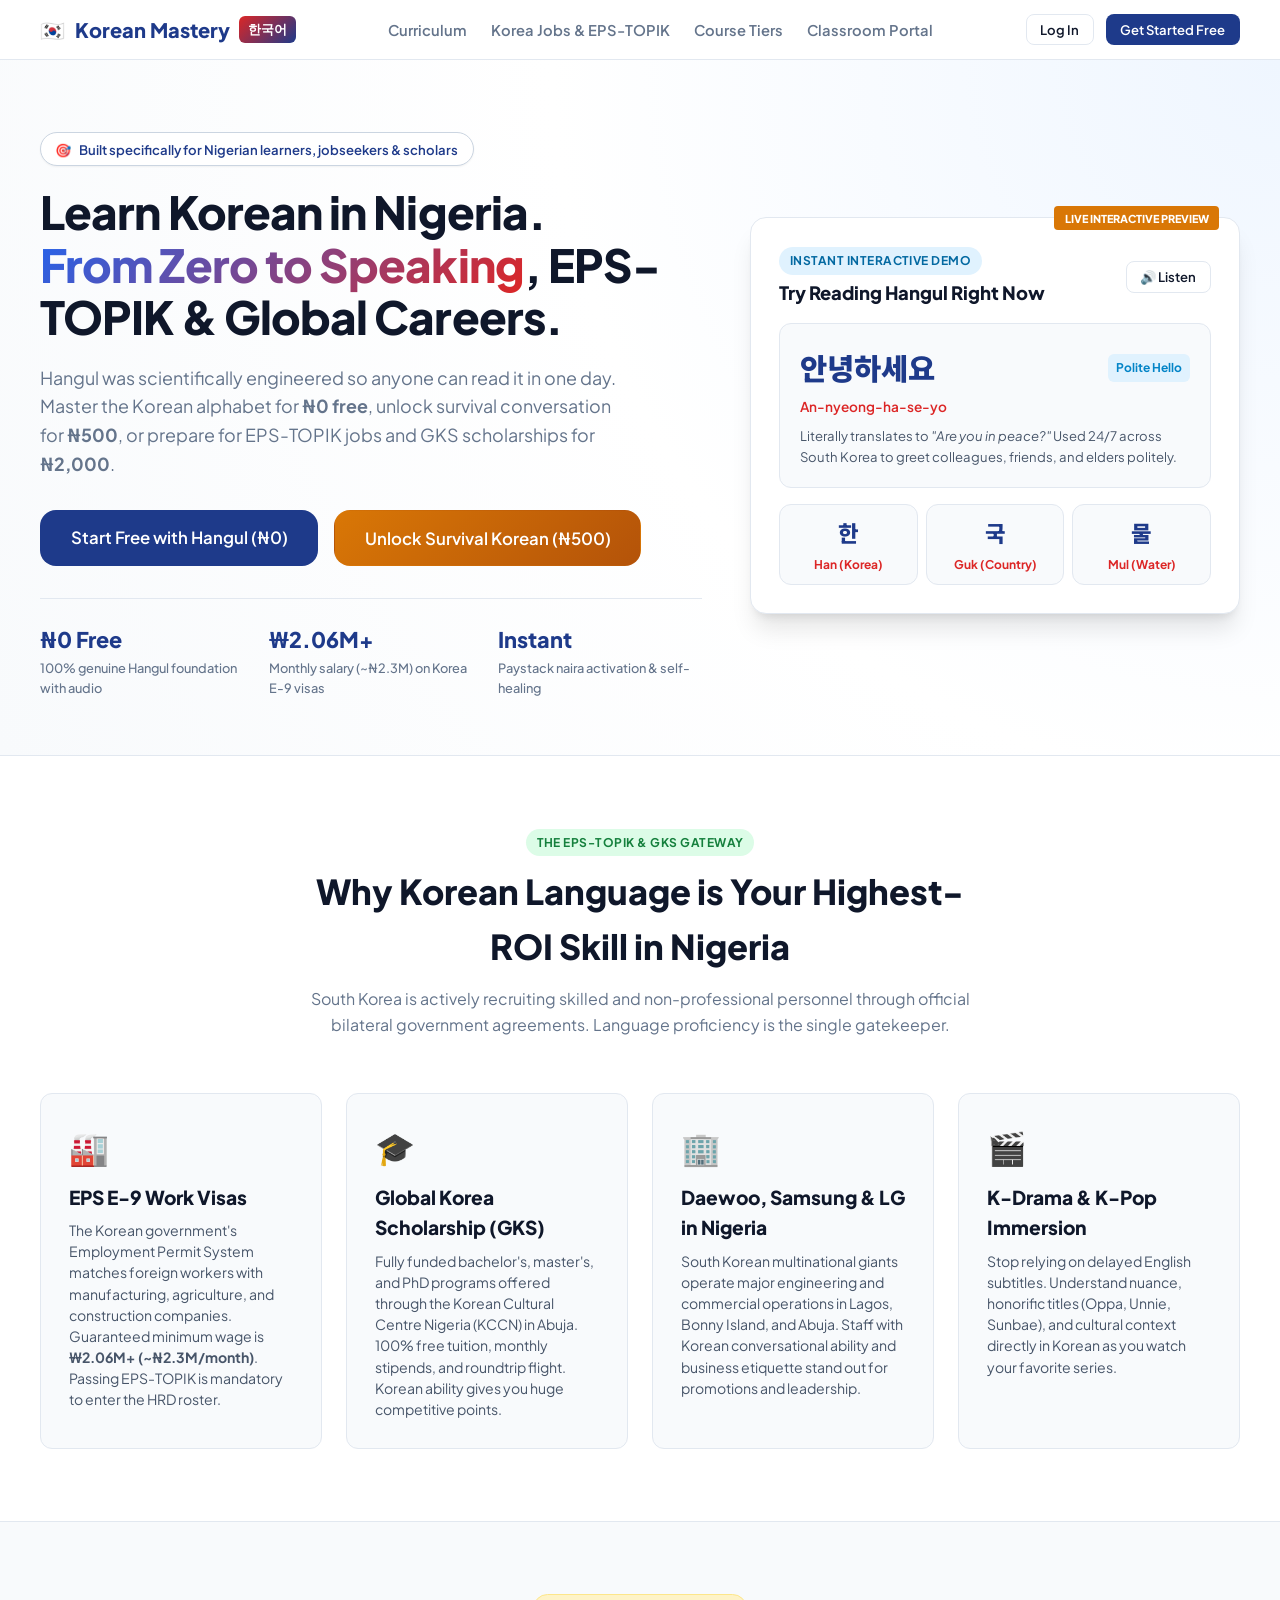
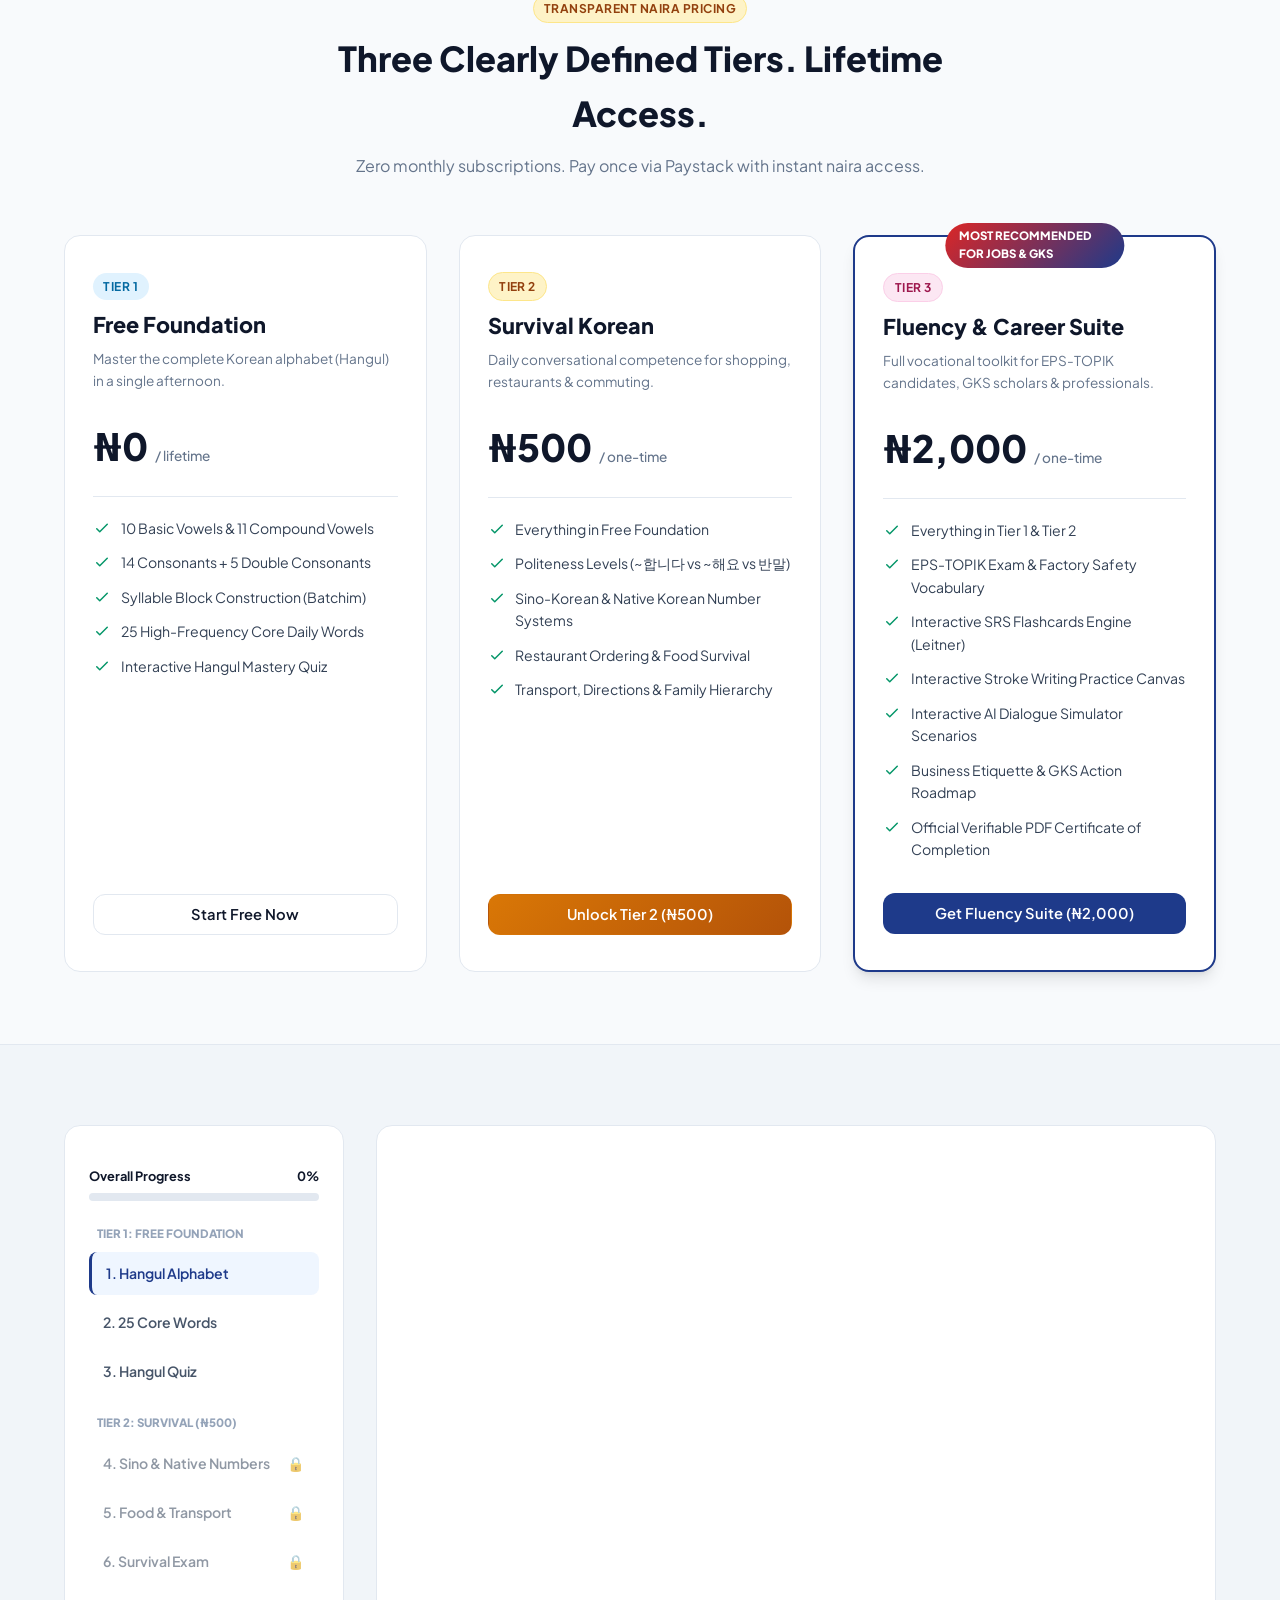
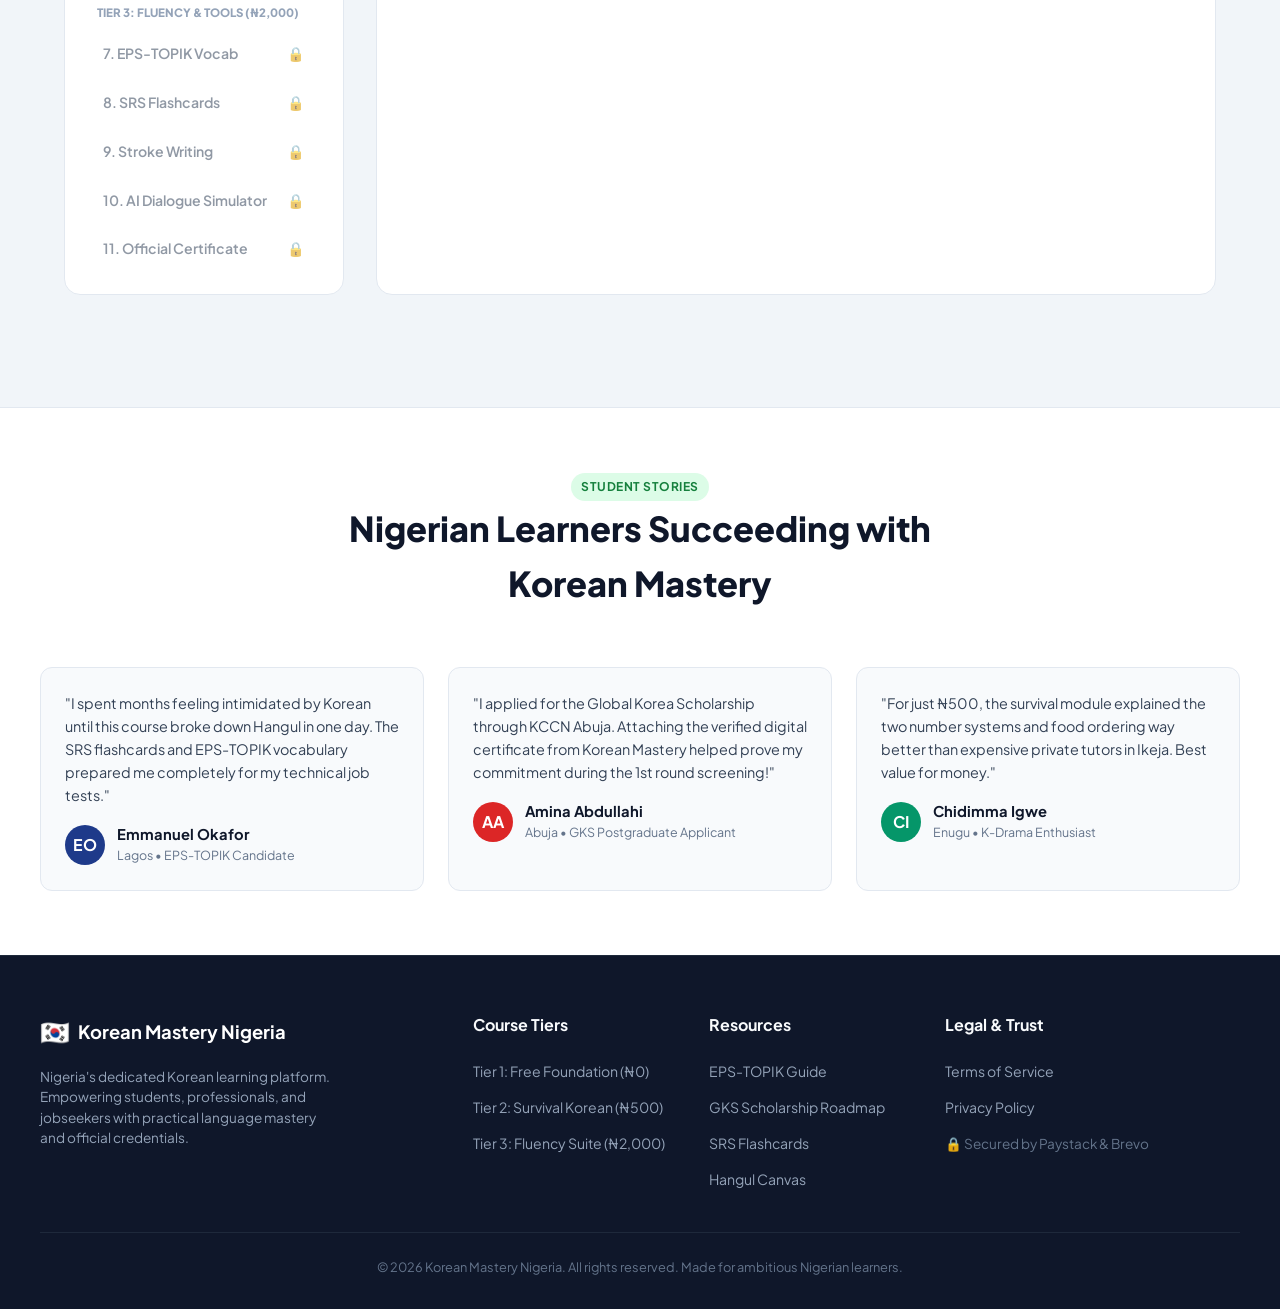
==== commit eebcc883: "Add Google Login integration and password visibility toggle" ====
--- a/public/index.html
+++ b/public/index.html
@@ -14,8 +14,10 @@
   <!-- Stylesheet -->
   <link rel="stylesheet" href="styles.css">
 
-  <!-- Paystack Inline JS -->
-  <script src="https://js.paystack.co/v1/inline.js" async></script>
+  <!-- Paystack Inline JS (Synchronous load for instant popup readiness) -->
+  <script src="https://js.paystack.co/v1/inline.js"></script>
+  <!-- Google Identity Services -->
+  <script src="https://accounts.google.com/gsi/client" async defer></script>
 </head>
 <body>
 
@@ -520,7 +522,20 @@
     <div class="modal-card">
       <button class="modal-close" onclick="closeModal('registerModal')">✕</button>
       <h3 style="font-size: 1.35rem; font-weight: 800; color: #0f172a; margin-bottom: 0.25rem;">Create Your Free Account</h3>
-      <p style="color: #64748b; font-size: 0.85rem; margin-bottom: 1.5rem;">Start learning Hangul immediately with zero fees.</p>
+      <p style="color: #64748b; font-size: 0.85rem; margin-bottom: 1.25rem;">Start learning Hangul immediately with zero fees.</p>
+
+      <!-- Google Sign In Button -->
+      <button type="button" class="btn-google" onclick="triggerGoogleSignIn()">
+        <svg viewBox="0 0 24 24">
+          <path fill="#4285F4" d="M22.56 12.25c0-.78-.07-1.53-.2-2.25H12v4.26h5.92c-.26 1.37-1.04 2.53-2.21 3.31v2.77h3.57c2.08-1.92 3.28-4.74 3.28-8.09z"/>
+          <path fill="#34A853" d="M12 23c2.97 0 5.46-.98 7.28-2.66l-3.57-2.77c-.98.66-2.23 1.06-3.71 1.06-2.86 0-5.29-1.93-6.16-4.53H2.18v2.84C3.99 20.53 7.7 23 12 23z"/>
+          <path fill="#FBBC05" d="M5.84 14.09c-.22-.66-.35-1.36-.35-2.09s.13-1.43.35-2.09V7.06H2.18C1.43 8.55 1 10.22 1 12s.43 3.45 1.18 4.94l2.85-2.22.81-.63z"/>
+          <path fill="#EA4335" d="M12 5.38c1.62 0 3.06.56 4.21 1.64l3.15-3.15C17.45 2.09 14.97 1 12 1 7.7 1 3.99 3.47 2.18 7.06l3.66 2.84c.87-2.6 3.3-4.52 6.16-4.52z"/>
+        </svg>
+        <span>Continue with Google</span>
+      </button>
+
+      <div class="auth-divider">or with email</div>
 
       <form id="registerForm">
         <div style="margin-bottom: 1rem;">
@@ -535,7 +550,12 @@
 
         <div style="margin-bottom: 1.5rem;">
           <label style="display: block; font-size: 0.82rem; font-weight: 700; margin-bottom: 0.35rem;">Password (Min 6 characters)</label>
-          <input type="password" name="password" required minlength="6" placeholder="••••••••" style="width: 100%; padding: 0.65rem 0.85rem; border-radius: 8px; border: 1px solid #cbd5e1; font-family: inherit;">
+          <div class="password-wrapper">
+            <input type="password" id="registerPassword" name="password" required minlength="6" placeholder="••••••••">
+            <button type="button" class="toggle-password-btn" onclick="togglePasswordVisibility('registerPassword', this)" title="Show/Hide Password">
+              👁️
+            </button>
+          </div>
         </div>
 
         <button type="submit" class="btn btn-primary" style="width: 100%; padding: 0.75rem;">Create Account & Start Learning</button>
@@ -552,7 +572,20 @@
     <div class="modal-card">
       <button class="modal-close" onclick="closeModal('loginModal')">✕</button>
       <h3 style="font-size: 1.35rem; font-weight: 800; color: #0f172a; margin-bottom: 0.25rem;">Welcome Back</h3>
-      <p style="color: #64748b; font-size: 0.85rem; margin-bottom: 1.5rem;">Log in to access your dashboard and lessons.</p>
+      <p style="color: #64748b; font-size: 0.85rem; margin-bottom: 1.25rem;">Log in to access your dashboard and lessons.</p>
+
+      <!-- Google Sign In Button -->
+      <button type="button" class="btn-google" onclick="triggerGoogleSignIn()">
+        <svg viewBox="0 0 24 24">
+          <path fill="#4285F4" d="M22.56 12.25c0-.78-.07-1.53-.2-2.25H12v4.26h5.92c-.26 1.37-1.04 2.53-2.21 3.31v2.77h3.57c2.08-1.92 3.28-4.74 3.28-8.09z"/>
+          <path fill="#34A853" d="M12 23c2.97 0 5.46-.98 7.28-2.66l-3.57-2.77c-.98.66-2.23 1.06-3.71 1.06-2.86 0-5.29-1.93-6.16-4.53H2.18v2.84C3.99 20.53 7.7 23 12 23z"/>
+          <path fill="#FBBC05" d="M5.84 14.09c-.22-.66-.35-1.36-.35-2.09s.13-1.43.35-2.09V7.06H2.18C1.43 8.55 1 10.22 1 12s.43 3.45 1.18 4.94l2.85-2.22.81-.63z"/>
+          <path fill="#EA4335" d="M12 5.38c1.62 0 3.06.56 4.21 1.64l3.15-3.15C17.45 2.09 14.97 1 12 1 7.7 1 3.99 3.47 2.18 7.06l3.66 2.84c.87-2.6 3.3-4.52 6.16-4.52z"/>
+        </svg>
+        <span>Continue with Google</span>
+      </button>
+
+      <div class="auth-divider">or with email</div>
 
       <form id="loginForm">
         <div style="margin-bottom: 1rem;">
@@ -562,7 +595,12 @@
 
         <div style="margin-bottom: 1.5rem;">
           <label style="display: block; font-size: 0.82rem; font-weight: 700; margin-bottom: 0.35rem;">Password</label>
-          <input type="password" name="password" required placeholder="••••••••" style="width: 100%; padding: 0.65rem 0.85rem; border-radius: 8px; border: 1px solid #cbd5e1; font-family: inherit;">
+          <div class="password-wrapper">
+            <input type="password" id="loginPassword" name="password" required placeholder="••••••••">
+            <button type="button" class="toggle-password-btn" onclick="togglePasswordVisibility('loginPassword', this)" title="Show/Hide Password">
+              👁️
+            </button>
+          </div>
         </div>
 
         <button type="submit" class="btn btn-primary" style="width: 100%; padding: 0.75rem;">Log In to Classroom</button>
@@ -620,8 +658,8 @@
     </div>
   </div>
 
-  <!-- Scripts -->
-  <script src="data.js"></script>
-  <script src="app.js"></script>
+  <!-- Scripts with cache-busting -->
+  <script src="data.js?v=4.0"></script>
+  <script src="app.js?v=4.0"></script>
 </body>
 </html>
--- a/public/styles.css
+++ b/public/styles.css
@@ -117,8 +117,94 @@
 }
 
 /* ------------------------------------------------------------------------------
-   BUTTONS & BADGES
-   ------------------------------------------------------------------------------ */
+   PASSWORD TOGGLE & GOOGLE SIGN-IN
+   ------------------------------------------------------------------------------ */
+.password-wrapper {
+  position: relative;
+  display: flex;
+  align-items: center;
+}
+
+.password-wrapper input {
+  width: 100%;
+  padding: 0.65rem 2.5rem 0.65rem 0.85rem !important;
+  border-radius: 8px;
+  border: 1px solid #cbd5e1;
+  font-family: inherit;
+  font-size: 0.92rem;
+}
+
+.toggle-password-btn {
+  position: absolute;
+  right: 10px;
+  background: none;
+  border: none;
+  cursor: pointer;
+  color: #64748b;
+  display: flex;
+  align-items: center;
+  justify-content: center;
+  padding: 4px;
+  font-size: 1.1rem;
+  user-select: none;
+}
+
+.toggle-password-btn:hover {
+  color: var(--primary);
+}
+
+.auth-divider {
+  display: flex;
+  align-items: center;
+  text-align: center;
+  margin: 1.25rem 0;
+  color: #94a3b8;
+  font-size: 0.8rem;
+  font-weight: 700;
+  text-transform: uppercase;
+}
+
+.auth-divider::before,
+.auth-divider::after {
+  content: '';
+  flex: 1;
+  border-bottom: 1px solid #e2e8f0;
+}
+
+.auth-divider:not(:empty)::before {
+  margin-right: .75em;
+}
+
+.auth-divider:not(:empty)::after {
+  margin-left: .75em;
+}
+
+.btn-google {
+  display: flex;
+  align-items: center;
+  justify-content: center;
+  gap: 0.75rem;
+  background: #ffffff;
+  color: #374151;
+  border: 1px solid #d1d5db;
+  border-radius: 8px;
+  padding: 0.7rem 1rem;
+  font-weight: 600;
+  font-size: 0.92rem;
+  width: 100%;
+  cursor: pointer;
+  transition: background-color 0.2s, box-shadow 0.2s;
+}
+
+.btn-google:hover {
+  background-color: #f9fafb;
+  box-shadow: 0 1px 3px rgba(0,0,0,0.08);
+}
+
+.btn-google svg {
+  width: 18px;
+  height: 18px;
+}
 .btn {
   display: inline-flex;
   align-items: center;
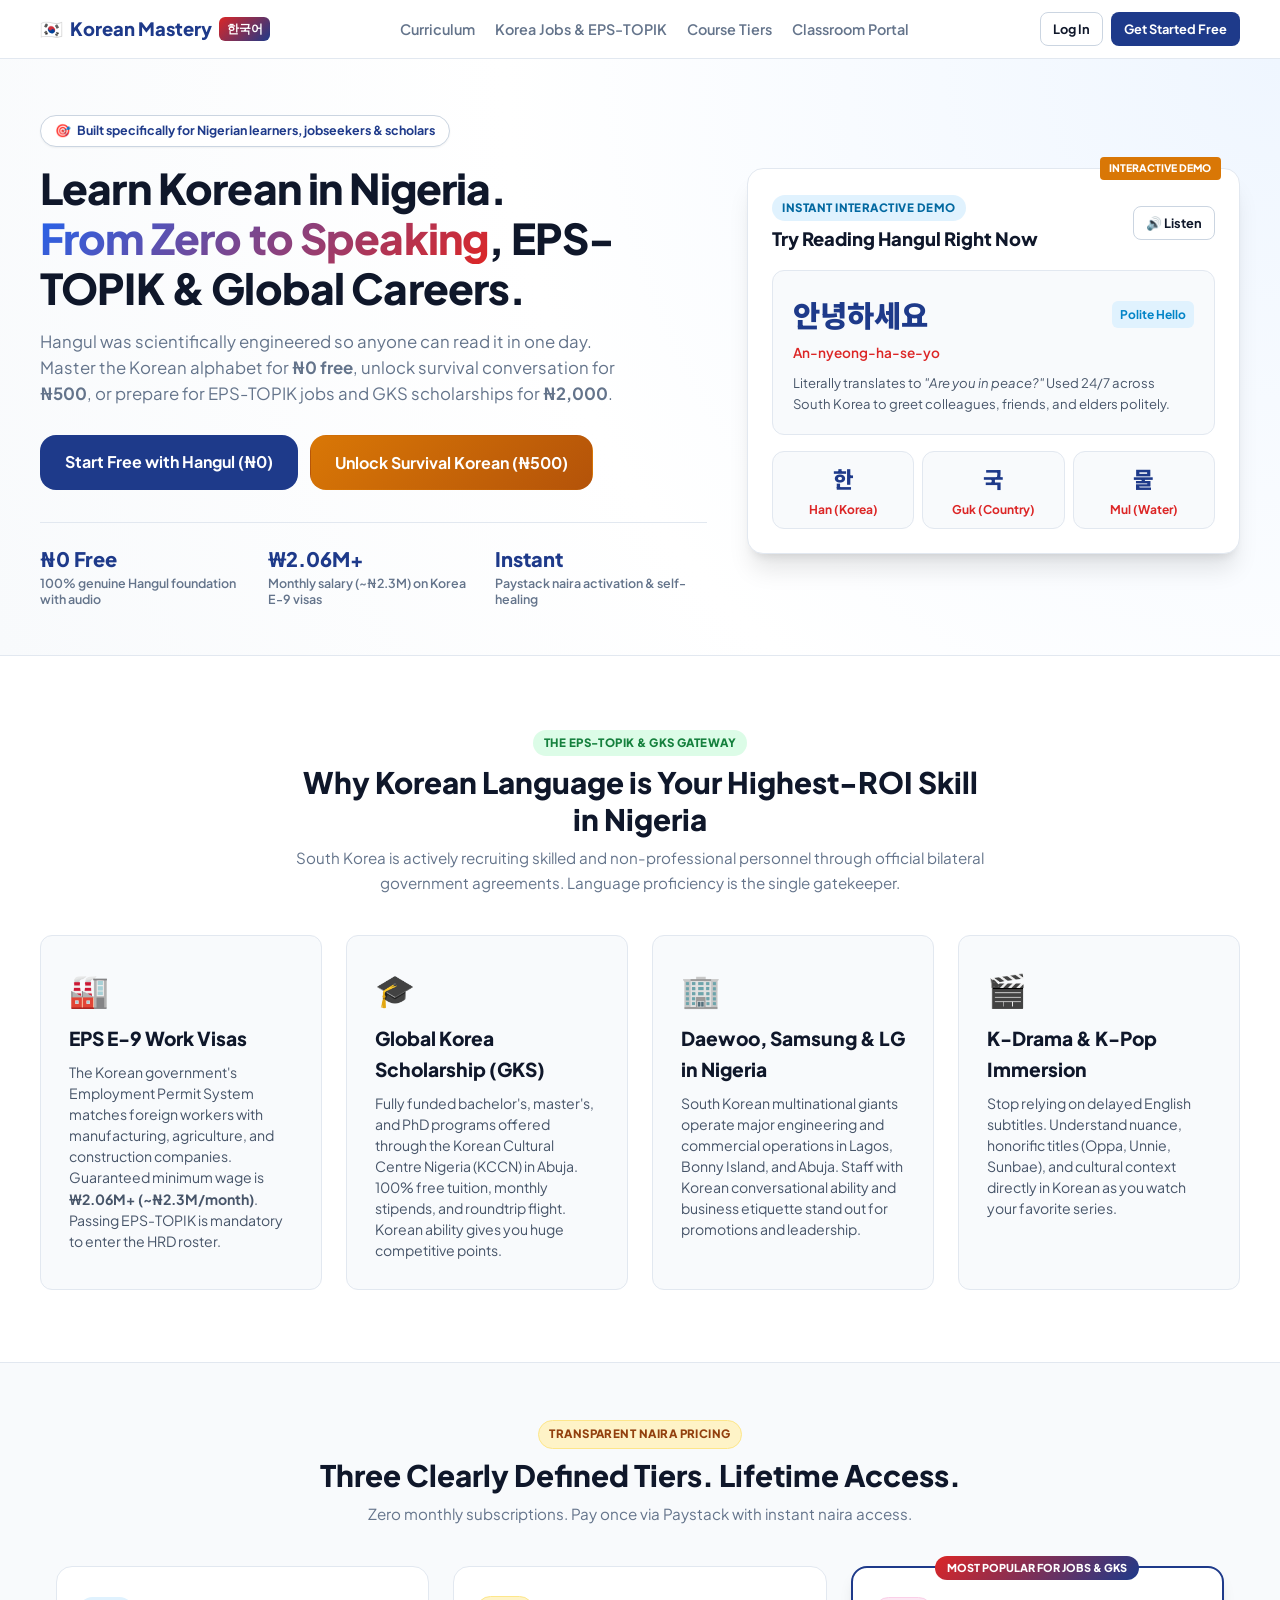
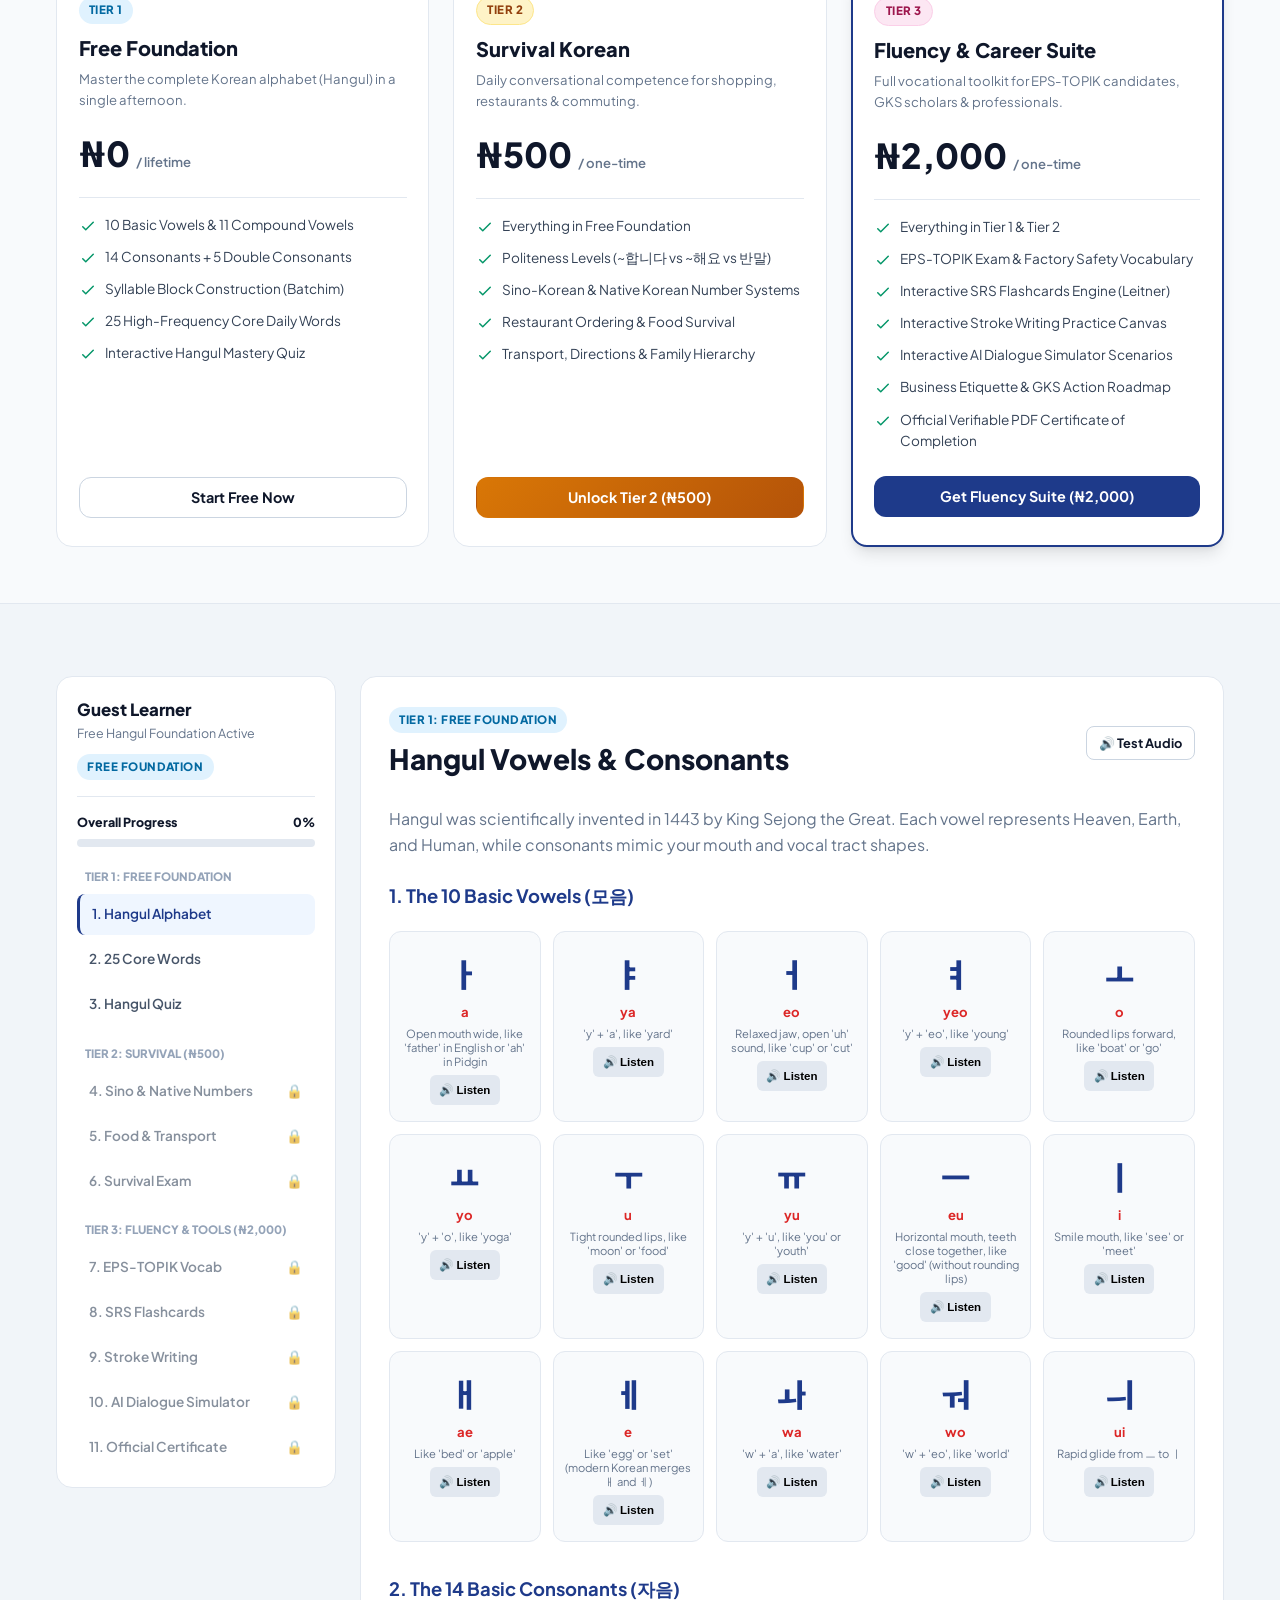
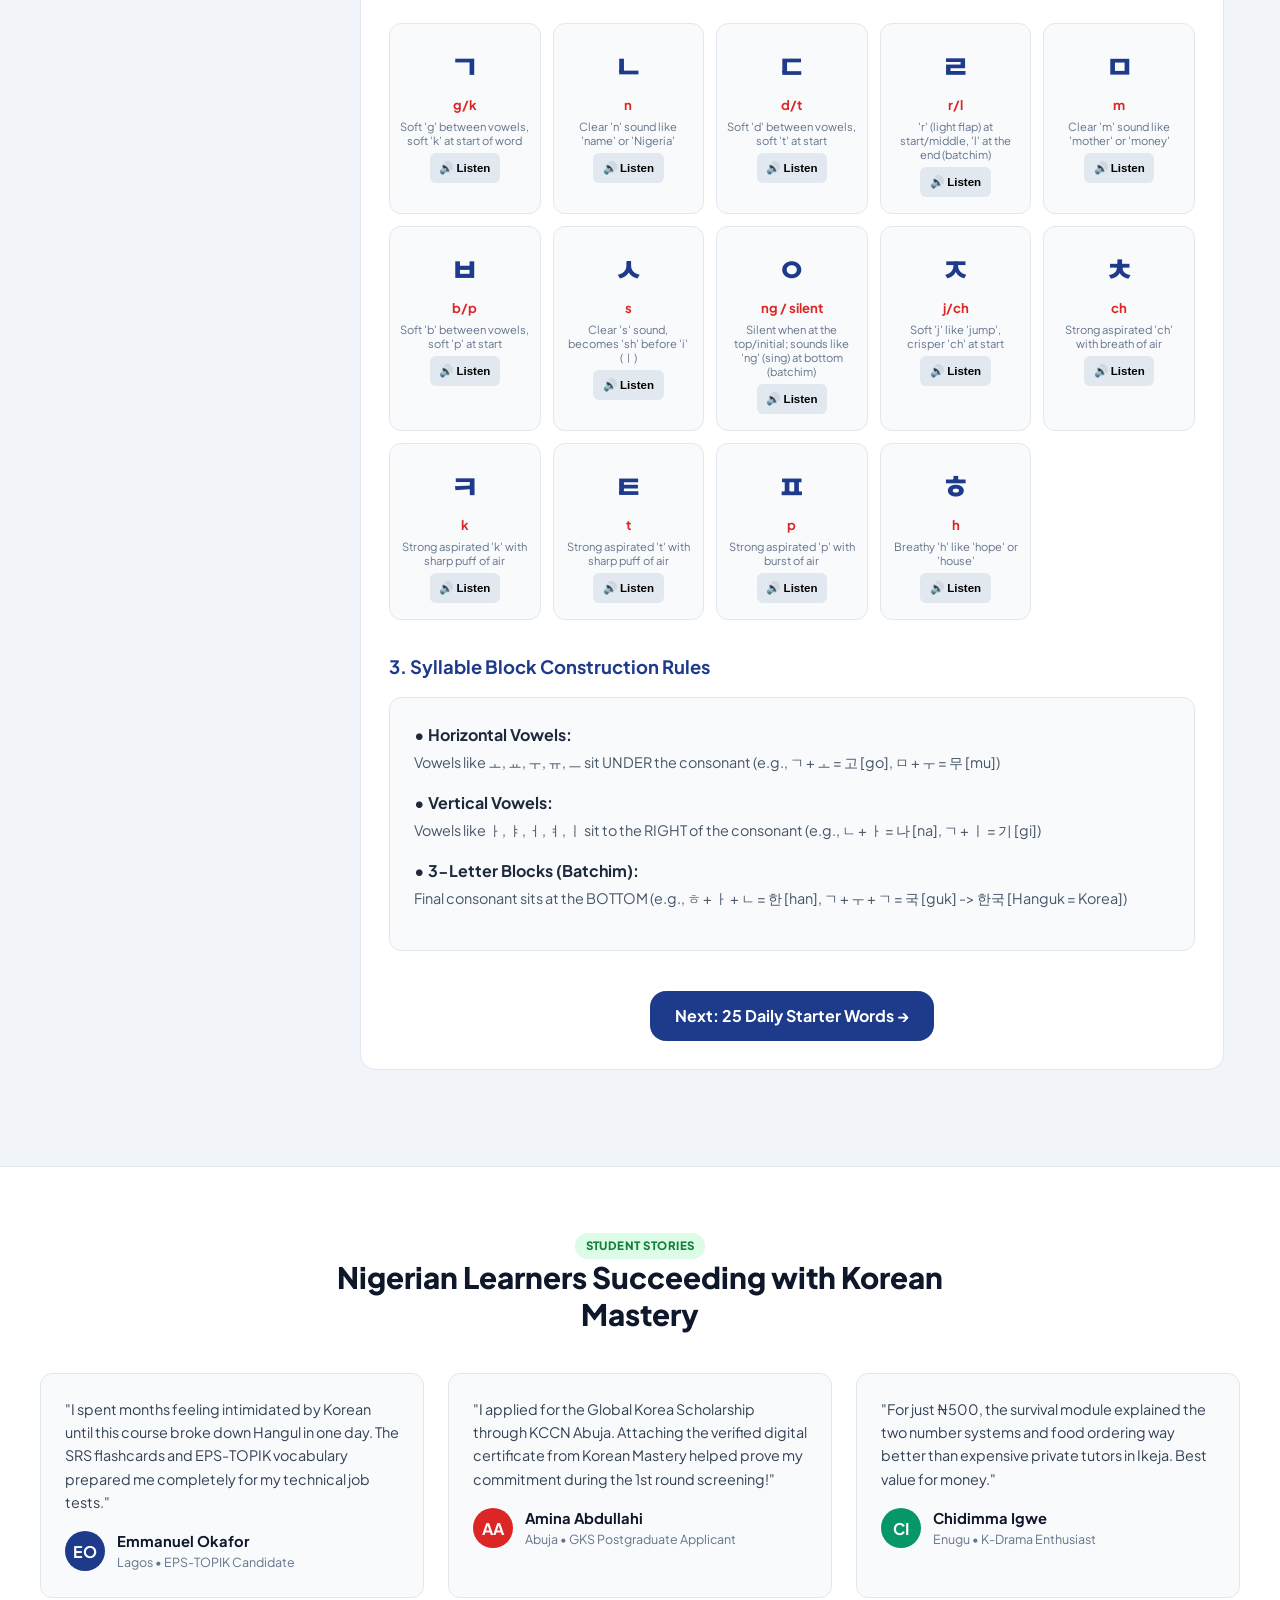
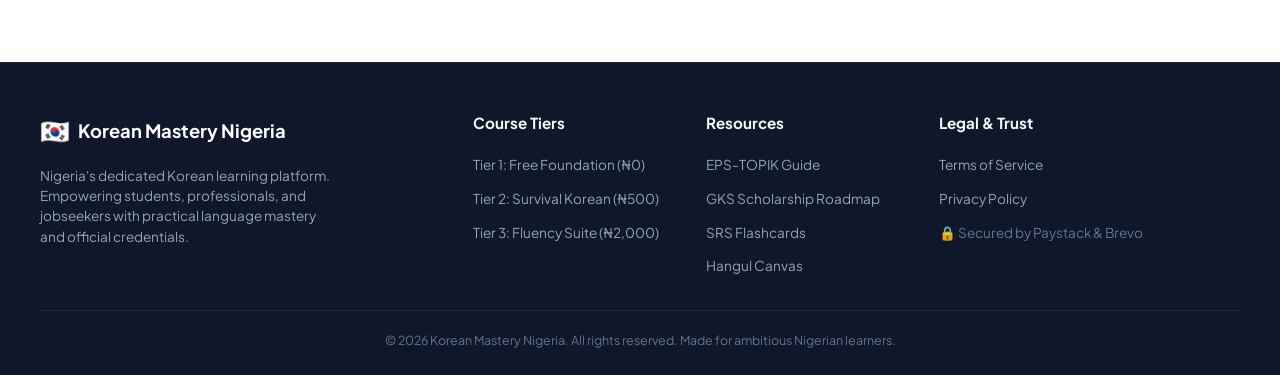
==== commit 0bd7d428: "Configure Google OAuth Client ID 903382447333 and One-Tap trigger" ====
--- a/public/index.html
+++ b/public/index.html
@@ -659,7 +659,7 @@
   </div>
 
   <!-- Scripts with cache-busting -->
-  <script src="data.js?v=4.0"></script>
-  <script src="app.js?v=4.0"></script>
+  <script src="data.js?v=5.0"></script>
+  <script src="app.js?v=5.0"></script>
 </body>
 </html>
--- a/public/styles.css
+++ b/public/styles.css
@@ -1,6 +1,6 @@
 /* ==============================================================================
-   KOREAN MASTERY NIGERIA - DESIGN SYSTEM & STYLESHEET
-   Clean, Modern, Responsive, Hangul Typography Support, Dark/Light Accents
+   KOREAN MASTERY NIGERIA - PRODUCTION DESIGN SYSTEM & MOBILE STYLESHEET
+   100% Responsive, Touch-Optimized, Google Hangul Typography
    ============================================================================== */
 
 @import url('https://fonts.googleapis.com/css2?family=Noto+Sans+KR:wght@300;400;500;700;900&family=Plus+Jakarta+Sans:wght@400;500;600;700;800&display=swap');
@@ -8,8 +8,8 @@
 :root {
   --primary: #1e3a8a;          /* Korean Deep Navy */
   --primary-hover: #172554;
-  --secondary: #dc2626;        /* Korean Taegeuk Red */
-  --accent-gold: #d97706;      /* Gold Seal / Crown */
+  --secondary: #dc2626;        /* Taegeuk Crimson */
+  --accent-gold: #d97706;      /* Gold Crown */
   --accent-emerald: #059669;   /* Success Green */
   --bg-main: #f8fafc;
   --bg-card: #ffffff;
@@ -22,6 +22,7 @@
   --shadow-md: 0 4px 6px -1px rgb(0 0 0 / 0.1), 0 2px 4px -2px rgb(0 0 0 / 0.1);
   --shadow-lg: 0 10px 15px -3px rgb(0 0 0 / 0.1), 0 4px 6px -4px rgb(0 0 0 / 0.1);
   --shadow-xl: 0 20px 25px -5px rgb(0 0 0 / 0.1), 0 8px 10px -6px rgb(0 0 0 / 0.1);
+  --radius-sm: 8px;
   --radius: 12px;
   --radius-lg: 16px;
   --radius-full: 9999px;
@@ -34,6 +35,7 @@
   margin: 0;
   padding: 0;
   -webkit-font-smoothing: antialiased;
+  -webkit-tap-highlight-color: transparent;
 }
 
 body {
@@ -44,6 +46,7 @@
   min-height: 100vh;
   display: flex;
   flex-direction: column;
+  overflow-x: hidden;
 }
 
 .hangul-text {
@@ -57,10 +60,10 @@
   position: sticky;
   top: 0;
   z-index: 100;
-  background: rgba(255, 255, 255, 0.95);
-  backdrop-filter: blur(10px);
+  background: rgba(255, 255, 255, 0.98);
+  backdrop-filter: blur(12px);
   border-bottom: 1px solid var(--border);
-  padding: 0.85rem 1.5rem;
+  padding: 0.75rem 1rem;
 }
 
 .nav-container {
@@ -69,31 +72,33 @@
   display: flex;
   align-items: center;
   justify-content: space-between;
+  gap: 0.5rem;
 }
 
 .logo {
   display: flex;
   align-items: center;
-  gap: 0.6rem;
+  gap: 0.45rem;
   text-decoration: none;
   font-weight: 800;
-  font-size: 1.25rem;
+  font-size: 1.15rem;
   color: var(--primary);
+  flex-shrink: 0;
 }
 
 .logo-badge {
   background: linear-gradient(135deg, var(--secondary), var(--primary));
   color: white;
-  padding: 0.2rem 0.55rem;
+  padding: 0.15rem 0.45rem;
   border-radius: 6px;
-  font-size: 0.8rem;
+  font-size: 0.72rem;
   font-weight: 700;
 }
 
 .nav-links {
   display: flex;
   align-items: center;
-  gap: 1.5rem;
+  gap: 1.25rem;
   list-style: none;
 }
 
@@ -101,7 +106,7 @@
   text-decoration: none;
   color: var(--text-muted);
   font-weight: 600;
-  font-size: 0.92rem;
+  font-size: 0.9rem;
   transition: color 0.2s;
   cursor: pointer;
 }
@@ -113,70 +118,80 @@
 .nav-auth-actions {
   display: flex;
   align-items: center;
-  gap: 0.75rem;
+  gap: 0.5rem;
+  flex-shrink: 0;
 }
 
 /* ------------------------------------------------------------------------------
-   PASSWORD TOGGLE & GOOGLE SIGN-IN
+   BUTTONS & BADGES
    ------------------------------------------------------------------------------ */
-.password-wrapper {
-  position: relative;
-  display: flex;
-  align-items: center;
-}
-
-.password-wrapper input {
-  width: 100%;
-  padding: 0.65rem 2.5rem 0.65rem 0.85rem !important;
+.btn {
+  display: inline-flex;
+  align-items: center;
+  justify-content: center;
+  gap: 0.5rem;
+  font-family: var(--font-base);
+  font-weight: 700;
+  font-size: 0.9rem;
+  padding: 0.65rem 1.2rem;
+  border-radius: var(--radius);
+  border: 1px solid transparent;
+  cursor: pointer;
+  transition: all 0.2s ease-in-out;
+  text-decoration: none;
+  touch-action: manipulation;
+  min-height: 40px;
+}
+
+.btn-primary {
+  background-color: var(--primary);
+  color: white;
+}
+.btn-primary:hover, .btn-primary:active {
+  background-color: var(--primary-hover);
+  transform: translateY(-1px);
+}
+
+.btn-secondary {
+  background-color: var(--secondary);
+  color: white;
+}
+.btn-secondary:hover, .btn-secondary:active {
+  background-color: #b91c1c;
+  transform: translateY(-1px);
+}
+
+.btn-gold {
+  background: linear-gradient(135deg, #d97706, #b45309);
+  color: white;
+}
+.btn-gold:hover, .btn-gold:active {
+  background: linear-gradient(135deg, #b45309, #92400e);
+}
+
+.btn-outline {
+  background-color: #ffffff;
+  border-color: #cbd5e1;
+  color: var(--text-main);
+}
+.btn-outline:hover, .btn-outline:active {
+  background-color: var(--bg-main);
+  border-color: var(--primary);
+  color: var(--primary);
+}
+
+.btn-sm {
+  padding: 0.35rem 0.75rem;
+  font-size: 0.8rem;
+  min-height: 34px;
   border-radius: 8px;
-  border: 1px solid #cbd5e1;
-  font-family: inherit;
-  font-size: 0.92rem;
-}
-
-.toggle-password-btn {
-  position: absolute;
-  right: 10px;
-  background: none;
-  border: none;
-  cursor: pointer;
-  color: #64748b;
-  display: flex;
-  align-items: center;
-  justify-content: center;
-  padding: 4px;
-  font-size: 1.1rem;
-  user-select: none;
-}
-
-.toggle-password-btn:hover {
-  color: var(--primary);
-}
-
-.auth-divider {
-  display: flex;
-  align-items: center;
-  text-align: center;
-  margin: 1.25rem 0;
-  color: #94a3b8;
-  font-size: 0.8rem;
-  font-weight: 700;
-  text-transform: uppercase;
-}
-
-.auth-divider::before,
-.auth-divider::after {
-  content: '';
-  flex: 1;
-  border-bottom: 1px solid #e2e8f0;
-}
-
-.auth-divider:not(:empty)::before {
-  margin-right: .75em;
-}
-
-.auth-divider:not(:empty)::after {
-  margin-left: .75em;
+}
+
+.btn-lg {
+  padding: 0.85rem 1.5rem;
+  font-size: 1rem;
+  min-height: 48px;
+  border-radius: var(--radius-lg);
 }
 
 .btn-google {
@@ -188,87 +203,21 @@
   color: #374151;
   border: 1px solid #d1d5db;
   border-radius: 8px;
-  padding: 0.7rem 1rem;
-  font-weight: 600;
+  padding: 0.75rem 1rem;
+  font-weight: 700;
   font-size: 0.92rem;
   width: 100%;
   cursor: pointer;
   transition: background-color 0.2s, box-shadow 0.2s;
-}
-
-.btn-google:hover {
+  min-height: 44px;
+}
+.btn-google:hover, .btn-google:active {
   background-color: #f9fafb;
-  box-shadow: 0 1px 3px rgba(0,0,0,0.08);
-}
-
+}
 .btn-google svg {
   width: 18px;
   height: 18px;
-}
-.btn {
-  display: inline-flex;
-  align-items: center;
-  justify-content: center;
-  gap: 0.5rem;
-  font-family: var(--font-base);
-  font-weight: 600;
-  font-size: 0.92rem;
-  padding: 0.65rem 1.25rem;
-  border-radius: var(--radius);
-  border: 1px solid transparent;
-  cursor: pointer;
-  transition: all 0.2s ease-in-out;
-  text-decoration: none;
-}
-
-.btn-primary {
-  background-color: var(--primary);
-  color: white;
-}
-.btn-primary:hover {
-  background-color: var(--primary-hover);
-  transform: translateY(-1px);
-  box-shadow: var(--shadow-md);
-}
-
-.btn-secondary {
-  background-color: var(--secondary);
-  color: white;
-}
-.btn-secondary:hover {
-  background-color: #b91c1c;
-  transform: translateY(-1px);
-}
-
-.btn-gold {
-  background: linear-gradient(135deg, #d97706, #b45309);
-  color: white;
-}
-.btn-gold:hover {
-  background: linear-gradient(135deg, #b45309, #92400e);
-}
-
-.btn-outline {
-  background-color: transparent;
-  border-color: var(--border);
-  color: var(--text-main);
-}
-.btn-outline:hover {
-  background-color: var(--bg-main);
-  border-color: var(--primary);
-  color: var(--primary);
-}
-
-.btn-sm {
-  padding: 0.4rem 0.85rem;
-  font-size: 0.82rem;
-  border-radius: 8px;
-}
-
-.btn-lg {
-  padding: 0.85rem 1.85rem;
-  font-size: 1.05rem;
-  border-radius: var(--radius-lg);
+  flex-shrink: 0;
 }
 
 .badge {
@@ -277,8 +226,8 @@
   gap: 0.35rem;
   padding: 0.25rem 0.65rem;
   border-radius: var(--radius-full);
-  font-size: 0.75rem;
-  font-weight: 700;
+  font-size: 0.72rem;
+  font-weight: 800;
   text-transform: uppercase;
   letter-spacing: 0.04em;
 }
@@ -293,10 +242,9 @@
    ------------------------------------------------------------------------------ */
 .hero-section {
   position: relative;
-  background: radial-gradient(circle at top right, #eff6ff 0%, #ffffff 50%, #f8fafc 100%);
-  padding: 4.5rem 1.5rem 3.5rem;
+  background: radial-gradient(circle at top right, #eff6ff 0%, #ffffff 55%, #f8fafc 100%);
+  padding: 3.5rem 1rem 3rem;
   border-bottom: 1px solid var(--border);
-  overflow: hidden;
 }
 
 .hero-container {
@@ -304,31 +252,31 @@
   margin: 0 auto;
   display: grid;
   grid-template-columns: 1.15fr 0.85fr;
-  gap: 3rem;
+  gap: 2.5rem;
   align-items: center;
 }
 
 .hero-pill {
   display: inline-flex;
   align-items: center;
-  gap: 0.5rem;
+  gap: 0.4rem;
   background: #ffffff;
   border: 1px solid #cbd5e1;
-  padding: 0.35rem 0.9rem;
+  padding: 0.3rem 0.85rem;
   border-radius: var(--radius-full);
-  font-size: 0.82rem;
-  font-weight: 600;
+  font-size: 0.78rem;
+  font-weight: 700;
   color: var(--primary);
-  margin-bottom: 1.25rem;
+  margin-bottom: 1rem;
   box-shadow: var(--shadow-sm);
 }
 
 .hero-title {
-  font-size: 2.85rem;
+  font-size: 2.65rem;
   font-weight: 900;
-  line-height: 1.15;
+  line-height: 1.18;
   color: #0f172a;
-  margin-bottom: 1.25rem;
+  margin-bottom: 1rem;
   letter-spacing: -0.02em;
 }
 
@@ -339,36 +287,38 @@
 }
 
 .hero-subtitle {
-  font-size: 1.12rem;
+  font-size: 1.05rem;
   color: var(--text-muted);
-  margin-bottom: 2rem;
+  margin-bottom: 1.75rem;
   max-width: 580px;
+  line-height: 1.55;
 }
 
 .hero-cta-group {
   display: flex;
   flex-wrap: wrap;
-  gap: 1rem;
+  gap: 0.75rem;
   margin-bottom: 2rem;
 }
 
 .hero-stats-row {
   display: grid;
   grid-template-columns: repeat(3, 1fr);
-  gap: 1.5rem;
-  padding-top: 1.5rem;
+  gap: 1rem;
+  padding-top: 1.25rem;
   border-top: 1px solid var(--border);
 }
 
 .stat-item h4 {
-  font-size: 1.35rem;
+  font-size: 1.25rem;
   font-weight: 800;
   color: var(--primary);
 }
 .stat-item p {
-  font-size: 0.8rem;
+  font-size: 0.78rem;
   color: var(--text-muted);
-  font-weight: 500;
+  font-weight: 600;
+  line-height: 1.3;
 }
 
 .hero-card-preview {
@@ -376,20 +326,20 @@
   border-radius: var(--radius-lg);
   border: 1px solid var(--border);
   box-shadow: var(--shadow-xl);
-  padding: 1.75rem;
+  padding: 1.5rem;
   position: relative;
 }
 
 .hero-card-preview::before {
-  content: "LIVE INTERACTIVE PREVIEW";
+  content: "INTERACTIVE DEMO";
   position: absolute;
   top: -12px;
-  right: 20px;
+  right: 18px;
   background: var(--accent-gold);
   color: white;
-  font-size: 0.68rem;
-  font-weight: 800;
-  padding: 0.2rem 0.65rem;
+  font-size: 0.65rem;
+  font-weight: 800;
+  padding: 0.2rem 0.6rem;
   border-radius: 4px;
 }
 
@@ -397,7 +347,7 @@
    CURRICULUM TIER CARDS & PRICING
    ------------------------------------------------------------------------------ */
 .pricing-section {
-  padding: 4.5rem 1.5rem;
+  padding: 3.5rem 1rem;
   max-width: 1200px;
   margin: 0 auto;
 }
@@ -405,25 +355,26 @@
 .section-header {
   text-align: center;
   max-width: 700px;
-  margin: 0 auto 3.5rem;
+  margin: 0 auto 2.5rem;
 }
 
 .section-title {
-  font-size: 2.15rem;
+  font-size: 1.85rem;
   font-weight: 800;
   color: var(--text-main);
-  margin-bottom: 0.75rem;
+  margin-bottom: 0.5rem;
+  line-height: 1.25;
 }
 
 .section-subtitle {
   color: var(--text-muted);
-  font-size: 1rem;
+  font-size: 0.95rem;
 }
 
 .pricing-grid {
   display: grid;
   grid-template-columns: repeat(3, 1fr);
-  gap: 2rem;
+  gap: 1.5rem;
   align-items: stretch;
 }
 
@@ -431,7 +382,7 @@
   background: white;
   border-radius: var(--radius-lg);
   border: 1px solid var(--border);
-  padding: 2.25rem 1.75rem;
+  padding: 1.75rem 1.35rem;
   display: flex;
   flex-direction: column;
   justify-content: space-between;
@@ -439,135 +390,125 @@
   transition: transform 0.2s, box-shadow 0.2s;
 }
 
-.pricing-card:hover {
-  transform: translateY(-4px);
-  box-shadow: var(--shadow-xl);
-}
-
 .pricing-card.featured {
   border: 2px solid var(--primary);
   box-shadow: var(--shadow-lg);
 }
 
 .pricing-card.popular-badge::after {
-  content: "MOST RECOMMENDED FOR JOBS & GKS";
+  content: "MOST POPULAR FOR JOBS & GKS";
   position: absolute;
-  top: -14px;
+  top: -12px;
   left: 50%;
   transform: translateX(-50%);
   background: linear-gradient(135deg, var(--secondary), var(--primary));
   color: white;
-  font-size: 0.72rem;
-  font-weight: 800;
-  padding: 0.25rem 0.85rem;
+  font-size: 0.68rem;
+  font-weight: 800;
+  padding: 0.2rem 0.75rem;
   border-radius: var(--radius-full);
-}
-
-.tier-header {
-  margin-bottom: 1.5rem;
+  white-space: nowrap;
 }
 
 .tier-title {
-  font-size: 1.35rem;
-  font-weight: 800;
-  margin-bottom: 0.35rem;
+  font-size: 1.25rem;
+  font-weight: 800;
+  margin-bottom: 0.25rem;
 }
 
 .tier-target {
-  font-size: 0.85rem;
+  font-size: 0.82rem;
   color: var(--text-muted);
-  min-height: 40px;
+  min-height: 38px;
 }
 
 .tier-price-box {
-  margin: 1.25rem 0;
-  padding-bottom: 1.25rem;
+  margin: 1rem 0;
+  padding-bottom: 1rem;
   border-bottom: 1px solid var(--border);
 }
 
 .tier-price {
-  font-size: 2.35rem;
+  font-size: 2.15rem;
   font-weight: 900;
   color: var(--text-main);
 }
 
 .tier-price span {
-  font-size: 0.85rem;
-  font-weight: 500;
+  font-size: 0.82rem;
+  font-weight: 600;
   color: var(--text-muted);
 }
 
 .feature-list {
   list-style: none;
-  margin-bottom: 2rem;
+  margin-bottom: 1.5rem;
   flex-grow: 1;
 }
 
 .feature-list li {
-  font-size: 0.88rem;
+  font-size: 0.85rem;
   color: #334155;
-  margin-bottom: 0.75rem;
+  margin-bottom: 0.65rem;
   display: flex;
   align-items: flex-start;
-  gap: 0.6rem;
+  gap: 0.5rem;
 }
 
 .feature-list li svg {
   flex-shrink: 0;
-  margin-top: 2px;
+  margin-top: 3px;
   color: var(--accent-emerald);
 }
 
 /* ------------------------------------------------------------------------------
-   COURSE DASHBOARD & INTERACTIVE LEARNING PORTAL
+   CLASSROOM PORTAL
    ------------------------------------------------------------------------------ */
 .portal-container {
   max-width: 1200px;
-  margin: 2rem auto 4rem;
-  padding: 0 1.5rem;
+  margin: 1.5rem auto 3rem;
+  padding: 0 1rem;
   display: grid;
   grid-template-columns: 280px 1fr;
-  gap: 2rem;
+  gap: 1.5rem;
 }
 
 .portal-sidebar {
   background: white;
   border-radius: var(--radius-lg);
   border: 1px solid var(--border);
-  padding: 1.5rem;
+  padding: 1.25rem;
   height: fit-content;
-  position: sticky;
-  top: 80px;
 }
 
 .user-status-card {
-  padding-bottom: 1.25rem;
+  padding-bottom: 1rem;
   border-bottom: 1px solid var(--border);
-  margin-bottom: 1.25rem;
+  margin-bottom: 1rem;
 }
 
 .user-name {
-  font-size: 1.1rem;
-  font-weight: 700;
+  font-size: 1.05rem;
+  font-weight: 800;
   color: var(--text-main);
 }
 
 .user-email {
-  font-size: 0.8rem;
+  font-size: 0.78rem;
   color: var(--text-muted);
   word-break: break-all;
 }
 
 .progress-widget {
-  margin: 1rem 0;
+  margin: 0.85rem 0;
 }
 
 .progress-label {
   display: flex;
   justify-content: space-between;
-  font-size: 0.8rem;
-  font-weight: 700;
-  margin-bottom: 0.4rem;
+  font-size: 0.78rem;
+  font-weight: 800;
+  margin-bottom: 0.35rem;
 }
 
 .progress-bar-bg {
@@ -589,23 +530,24 @@
   list-style: none;
   display: flex;
   flex-direction: column;
-  gap: 0.35rem;
+  gap: 0.25rem;
 }
 
 .portal-nav-item {
   display: flex;
   align-items: center;
   justify-content: space-between;
-  padding: 0.65rem 0.85rem;
+  padding: 0.6rem 0.75rem;
   border-radius: 8px;
-  font-size: 0.88rem;
+  font-size: 0.85rem;
   font-weight: 600;
   color: #475569;
   cursor: pointer;
   transition: all 0.15s;
-}
-
-.portal-nav-item:hover {
+  touch-action: manipulation;
+}
+
+.portal-nav-item:hover, .portal-nav-item:active {
   background: #f1f5f9;
   color: var(--primary);
 }
@@ -617,65 +559,61 @@
 }
 
 .portal-nav-item.locked {
-  opacity: 0.6;
-  cursor: not-allowed;
+  opacity: 0.65;
 }
 
 .portal-content-area {
   background: white;
   border-radius: var(--radius-lg);
   border: 1px solid var(--border);
-  padding: 2.25rem;
-  min-height: 600px;
+  padding: 1.75rem;
+  min-height: 550px;
 }
 
 /* ------------------------------------------------------------------------------
-   HANGUL MATRIX & CHAR CARDS
+   HANGUL CHARACTERS GRID
    ------------------------------------------------------------------------------ */
 .hangul-grid {
   display: grid;
-  grid-template-columns: repeat(auto-fill, minmax(140px, 1fr));
-  gap: 1rem;
-  margin: 1.5rem 0;
+  grid-template-columns: repeat(auto-fill, minmax(130px, 1fr));
+  gap: 0.75rem;
+  margin: 1.25rem 0;
 }
 
 .char-card {
   background: #f8fafc;
   border: 1px solid var(--border);
   border-radius: var(--radius);
-  padding: 1.15rem 0.75rem;
+  padding: 1rem 0.6rem;
   text-align: center;
   transition: all 0.2s;
   cursor: pointer;
-  position: relative;
-}
-
-.char-card:hover {
-  border-color: var(--primary);
-  background: #ffffff;
-  transform: translateY(-2px);
-  box-shadow: var(--shadow-md);
+  touch-action: manipulation;
+}
+
+.char-card:active {
+  transform: scale(0.98);
 }
 
 .char-glyph {
-  font-size: 2.2rem;
+  font-size: 2rem;
   font-weight: 800;
   color: var(--primary);
   font-family: var(--font-hangul);
-  margin-bottom: 0.25rem;
+  margin-bottom: 0.15rem;
 }
 
 .char-rom {
-  font-size: 0.85rem;
+  font-size: 0.82rem;
   font-weight: 700;
   color: var(--secondary);
 }
 
 .char-desc {
-  font-size: 0.72rem;
+  font-size: 0.7rem;
   color: var(--text-muted);
-  margin-top: 0.35rem;
-  line-height: 1.3;
+  margin-top: 0.25rem;
+  line-height: 1.25;
 }
 
 .audio-btn {
@@ -684,86 +622,80 @@
   gap: 0.3rem;
   background: #e2e8f0;
   border: none;
-  padding: 0.2rem 0.5rem;
-  border-radius: 4px;
-  font-size: 0.7rem;
-  font-weight: 600;
+  padding: 0.3rem 0.6rem;
+  border-radius: 6px;
+  font-size: 0.72rem;
+  font-weight: 700;
   cursor: pointer;
-  margin-top: 0.5rem;
-}
-.audio-btn:hover {
+  margin-top: 0.4rem;
+  min-height: 30px;
+  touch-action: manipulation;
+}
+.audio-btn:active {
   background: #cbd5e1;
 }
 
 /* ------------------------------------------------------------------------------
-   INTERACTIVE SRS FLASHCARDS
+   SRS FLASHCARDS & WRITING CANVAS
    ------------------------------------------------------------------------------ */
 .flashcard-stage {
-  max-width: 540px;
-  margin: 2rem auto;
-  perspective: 1000px;
+  max-width: 500px;
+  margin: 1.5rem auto;
 }
 
 .flashcard-box {
   background: linear-gradient(135deg, #1e3a8a, #0f172a);
   color: white;
   border-radius: var(--radius-lg);
-  padding: 3.5rem 2rem;
+  padding: 2.5rem 1.5rem;
   text-align: center;
-  min-height: 280px;
+  min-height: 240px;
   display: flex;
   flex-direction: column;
   justify-content: center;
   align-items: center;
   box-shadow: var(--shadow-xl);
   cursor: pointer;
-  transition: transform 0.3s;
-}
-
-.flashcard-box:hover {
-  transform: scale(1.01);
+  touch-action: manipulation;
 }
 
 .fc-hangul {
-  font-size: 3.2rem;
+  font-size: 2.75rem;
   font-weight: 900;
   font-family: var(--font-hangul);
-  margin-bottom: 0.5rem;
+  margin-bottom: 0.35rem;
   color: #ffffff;
 }
 
 .fc-rom {
-  font-size: 1.15rem;
+  font-size: 1.05rem;
   color: #93c5fd;
   font-weight: 600;
-  margin-bottom: 1.5rem;
+  margin-bottom: 1rem;
 }
 
 .fc-meaning {
-  font-size: 1.45rem;
-  font-weight: 700;
+  font-size: 1.3rem;
+  font-weight: 800;
   color: #fbbf24;
   border-top: 1px solid rgba(255, 255, 255, 0.2);
-  padding-top: 1.25rem;
-  width: 80%;
+  padding-top: 1rem;
+  width: 90%;
 }
 
 .fc-controls {
   display: grid;
   grid-template-columns: repeat(4, 1fr);
-  gap: 0.75rem;
-  margin-top: 1.5rem;
-}
-
-/* ------------------------------------------------------------------------------
-   WRITING CANVAS
-   ------------------------------------------------------------------------------ */
+  gap: 0.5rem;
+  margin-top: 1.25rem;
+}
+
 .canvas-container {
   display: flex;
   flex-direction: column;
   align-items: center;
-  gap: 1rem;
-  margin: 2rem 0;
+  gap: 0.85rem;
+  margin: 1.5rem 0;
 }
 
 #writingCanvas {
@@ -772,51 +704,22 @@
   border-radius: var(--radius);
   cursor: crosshair;
   touch-action: none;
+  max-width: 100%;
 }
 
 /* ------------------------------------------------------------------------------
-   CERTIFICATE PREVIEW MODAL & CARD
-   ------------------------------------------------------------------------------ */
-.cert-preview-card {
-  border: 8px solid var(--primary);
-  outline: 2px solid var(--accent-gold);
-  border-radius: var(--radius);
-  padding: 2.5rem;
-  text-align: center;
-  background: #fffdfa;
-  margin: 1.5rem 0;
-  position: relative;
-}
-
-.cert-seal {
-  width: 80px;
-  height: 80px;
-  border-radius: 50%;
-  background: #fef3c7;
-  border: 3px solid var(--accent-gold);
-  margin: 1rem auto;
-  display: flex;
-  flex-direction: column;
-  align-items: center;
-  justify-content: center;
-  font-size: 0.65rem;
-  font-weight: 800;
-  color: #92400e;
-}
-
-/* ------------------------------------------------------------------------------
-   MODALS & POPUPS
+   MODALS & POPUPS (MOBILE-PERFECT)
    ------------------------------------------------------------------------------ */
 .modal-backdrop {
   position: fixed;
   inset: 0;
-  background: rgba(15, 23, 42, 0.65);
-  backdrop-filter: blur(4px);
+  background: rgba(15, 23, 42, 0.7);
+  backdrop-filter: blur(5px);
   z-index: 1000;
   display: none;
   align-items: center;
   justify-content: center;
-  padding: 1.5rem;
+  padding: 1rem;
 }
 
 .modal-backdrop.active {
@@ -826,25 +729,83 @@
 .modal-card {
   background: white;
   border-radius: var(--radius-lg);
-  padding: 2.25rem;
-  max-width: 520px;
+  padding: 1.75rem 1.25rem;
+  max-width: 460px;
   width: 100%;
   max-height: 90vh;
   overflow-y: auto;
+  -webkit-overflow-scrolling: touch;
   box-shadow: var(--shadow-xl);
   position: relative;
 }
 
 .modal-close {
   position: absolute;
-  top: 1.25rem;
-  right: 1.25rem;
+  top: 1rem;
+  right: 1rem;
+  background: #f1f5f9;
+  border: none;
+  width: 34px;
+  height: 34px;
+  border-radius: 50%;
+  font-size: 1.1rem;
+  display: flex;
+  align-items: center;
+  justify-content: center;
+  color: var(--text-muted);
+  cursor: pointer;
+  touch-action: manipulation;
+}
+
+.password-wrapper {
+  position: relative;
+  display: flex;
+  align-items: center;
+  width: 100%;
+}
+
+.password-wrapper input {
+  width: 100%;
+  padding: 0.7rem 2.75rem 0.7rem 0.85rem !important;
+  border-radius: 8px;
+  border: 1px solid #cbd5e1;
+  font-family: inherit;
+  font-size: 0.95rem;
+}
+
+.toggle-password-btn {
+  position: absolute;
+  right: 8px;
   background: none;
   border: none;
-  font-size: 1.4rem;
-  color: var(--text-muted);
   cursor: pointer;
-}
+  color: #64748b;
+  display: flex;
+  align-items: center;
+  justify-content: center;
+  padding: 6px;
+  font-size: 1.25rem;
+  user-select: none;
+  touch-action: manipulation;
+}
+
+.auth-divider {
+  display: flex;
+  align-items: center;
+  text-align: center;
+  margin: 1.1rem 0;
+  color: #94a3b8;
+  font-size: 0.78rem;
+  font-weight: 700;
+  text-transform: uppercase;
+}
+.auth-divider::before, .auth-divider::after {
+  content: '';
+  flex: 1;
+  border-bottom: 1px solid #e2e8f0;
+}
+.auth-divider:not(:empty)::before { margin-right: .75em; }
+.auth-divider:not(:empty)::after { margin-left: .75em; }
 
 /* ------------------------------------------------------------------------------
    FOOTER
@@ -853,7 +814,7 @@
   margin-top: auto;
   background: #0f172a;
   color: white;
-  padding: 3.5rem 1.5rem 2rem;
+  padding: 3rem 1rem 1.5rem;
   border-top: 1px solid #1e293b;
 }
 
@@ -862,13 +823,13 @@
   margin: 0 auto;
   display: grid;
   grid-template-columns: 2fr 1fr 1fr 1.5fr;
-  gap: 2.5rem;
+  gap: 2rem;
 }
 
 .footer-col h4 {
-  font-size: 1rem;
+  font-size: 0.95rem;
   font-weight: 700;
-  margin-bottom: 1.25rem;
+  margin-bottom: 1rem;
   color: #f8fafc;
 }
 
@@ -876,66 +837,93 @@
   list-style: none;
   display: flex;
   flex-direction: column;
-  gap: 0.65rem;
+  gap: 0.5rem;
 }
 
 .footer-col a {
   color: #94a3b8;
   text-decoration: none;
-  font-size: 0.88rem;
-  transition: color 0.2s;
+  font-size: 0.85rem;
   cursor: pointer;
-}
-
-.footer-col a:hover {
-  color: #ffffff;
 }
 
 .footer-bottom {
   max-width: 1200px;
-  margin: 2.5rem auto 0;
-  padding-top: 1.5rem;
+  margin: 2rem auto 0;
+  padding-top: 1.25rem;
   border-top: 1px solid #1e293b;
   text-align: center;
-  font-size: 0.8rem;
+  font-size: 0.78rem;
   color: #64748b;
 }
 
-/* ------------------------------------------------------------------------------
-   RESPONSIVE DESIGN
-   ------------------------------------------------------------------------------ */
+/* ==============================================================================
+   MOBILE & TABLET RESPONSIVE OVERRIDES
+   ============================================================================== */
 @media (max-width: 900px) {
   .hero-container {
     grid-template-columns: 1fr;
-    text-align: center;
+    gap: 2rem;
+  }
+  .pricing-grid {
+    grid-template-columns: 1fr;
+  }
+  .portal-container {
+    grid-template-columns: 1fr;
+  }
+  .portal-sidebar {
+    order: -1;
+  }
+  .portal-nav-list {
+    display: grid;
+    grid-template-columns: repeat(auto-fill, minmax(130px, 1fr));
+    gap: 0.35rem;
+  }
+  .portal-nav-item {
+    font-size: 0.78rem;
+    padding: 0.5rem 0.6rem;
+  }
+  .footer-container {
+    grid-template-columns: 1fr 1fr;
+  }
+}
+
+@media (max-width: 600px) {
+  .navbar {
+    padding: 0.6rem 0.75rem;
+  }
+  .logo span:nth-child(2) {
+    font-size: 1rem;
+  }
+  .nav-links {
+    display: none;
+  }
+  .hero-title {
+    font-size: 1.95rem;
+  }
+  .hero-subtitle {
+    font-size: 0.92rem;
   }
   .hero-cta-group {
-    justify-content: center;
+    flex-direction: column;
+    width: 100%;
+  }
+  .hero-cta-group .btn {
+    width: 100%;
   }
   .hero-stats-row {
     grid-template-columns: 1fr;
-    gap: 1rem;
-  }
-  .pricing-grid {
-    grid-template-columns: 1fr;
-  }
-  .portal-container {
-    grid-template-columns: 1fr;
-  }
-  .portal-sidebar {
-    position: static;
-  }
-  .footer-container {
-    grid-template-columns: 1fr 1fr;
-  }
-}
-
-@media (max-width: 600px) {
-  .hero-title {
-    font-size: 2.15rem;
-  }
-  .nav-links {
-    display: none;
+    gap: 0.75rem;
+  }
+  .hangul-grid {
+    grid-template-columns: repeat(3, 1fr);
+    gap: 0.5rem;
+  }
+  .char-card {
+    padding: 0.75rem 0.35rem;
+  }
+  .char-glyph {
+    font-size: 1.6rem;
   }
   .fc-controls {
     grid-template-columns: repeat(2, 1fr);
